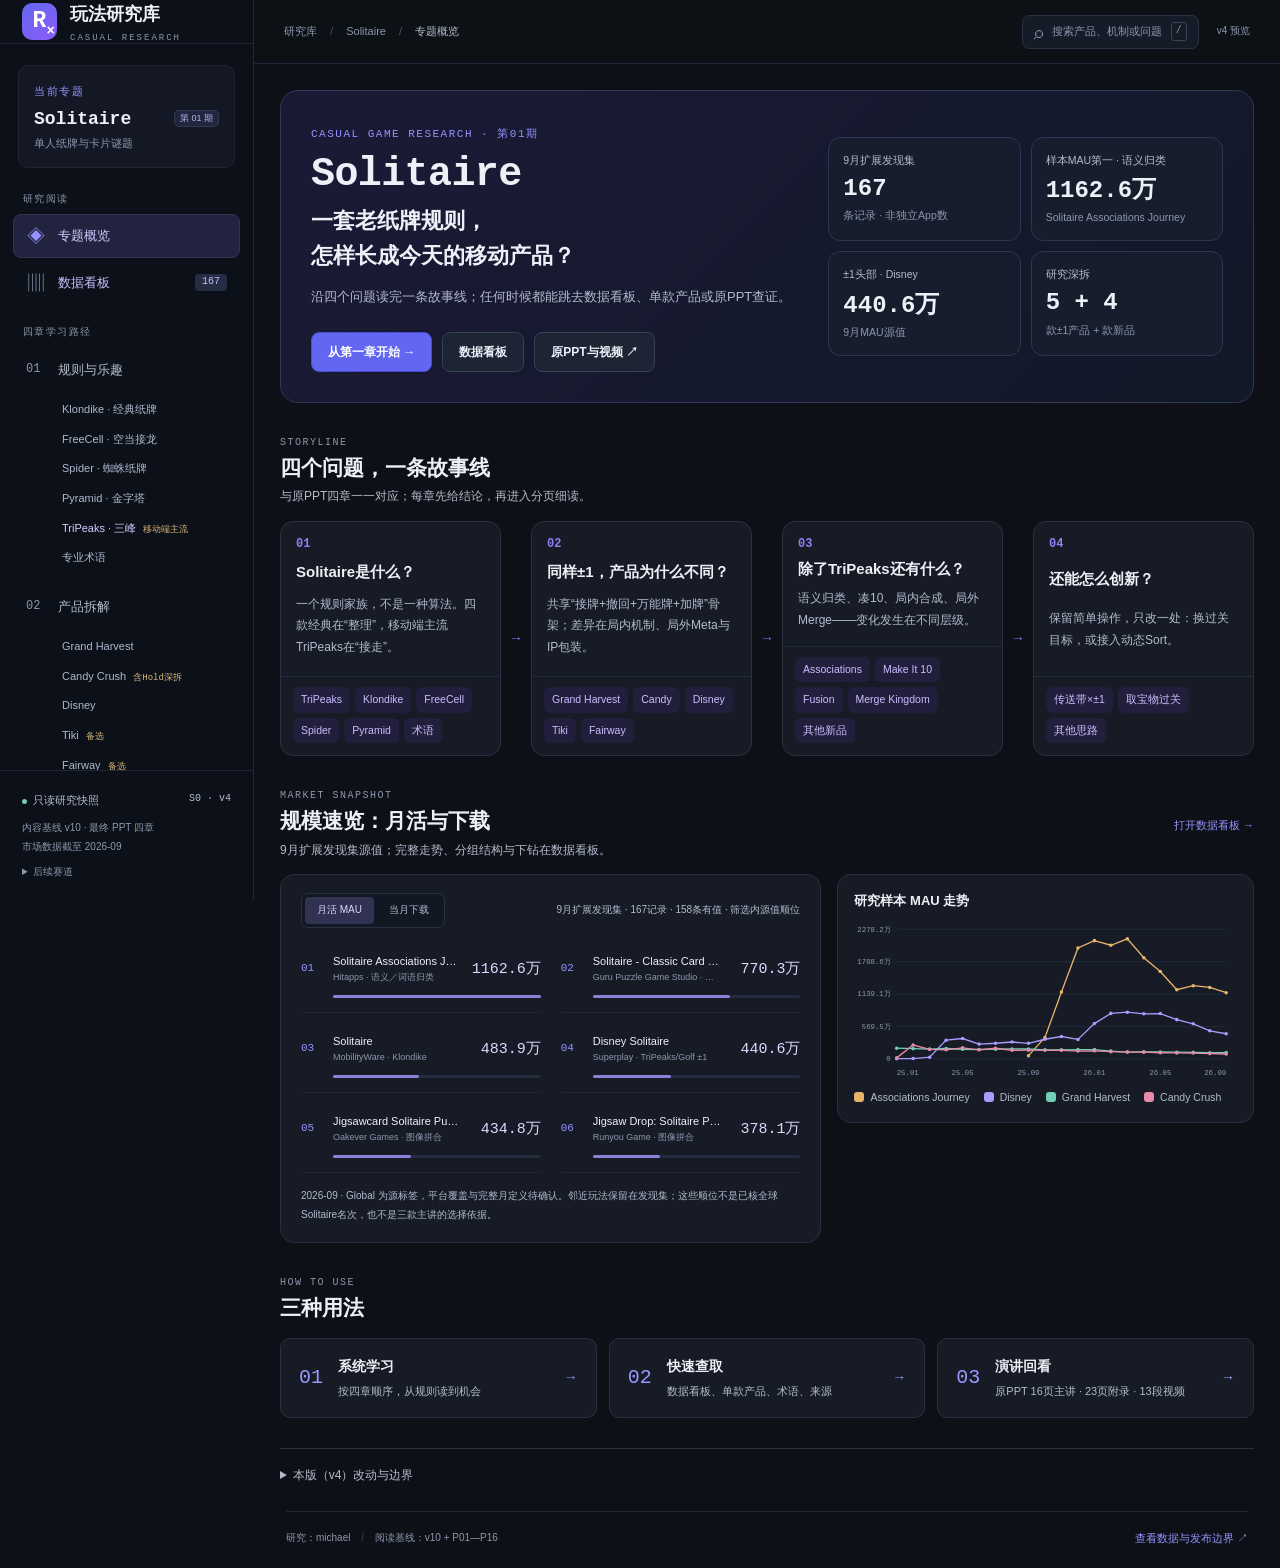
==== index.html @ a042a86f "Solitaire 休闲玩法研究库 v4" ====
<!DOCTYPE html>
<html lang="zh-CN">
<head>
<meta charset="UTF-8">
<meta name="viewport" content="width=device-width,initial-scale=1">
<meta name="color-scheme" content="dark">
<meta name="description" content="休闲玩法研究库：沿规则、产品、变化与机会理解Solitaire，按产品、指标和证据深查。S0本地只读快照。">
<title>休闲玩法研究库 · Solitaire</title>
<link rel="stylesheet" href="styles.css">
<link rel="stylesheet" href="visual.css">
<link rel="stylesheet" href="classic.css">
<link rel="stylesheet" href="deep.css">
<script defer src="data.js"></script>
<script defer src="content.js"></script>
<script defer src="visual.js"></script>
<script defer src="classic.js"></script>
<script defer src="dashboard.js"></script>
<script defer src="deep.js"></script>
<script defer src="games.js"></script>
<script defer src="ideas.js"></script>
<script defer src="newgames.js"></script>
<script defer src="app.js"></script>
</head>
<body>
<a class="skip-link" href="#main">跳至正文</a>
<div class="nav-mask" id="navMask"></div>
<aside class="sidebar" id="sidebar" aria-label="研究库导航">
 <a class="brand" href="#overview" aria-label="研究库首页"><span class="brand-symbol">R<span>×</span></span><span>玩法研究库<small>CASUAL RESEARCH</small></span></a>
 <div class="library-select"><span class="mono overline">当前专题</span><strong>Solitaire <span class="chip tiny">第 01 期</span></strong><small>单人纸牌与卡片谜题</small></div>
 <nav id="navigation">
  <p class="nav-heading">研究阅读</p>
  <a class="nav-link" data-route="overview" href="#overview"><span class="nav-icon">◈</span>专题概览</a>
  <a class="nav-link data-link" data-route="market" href="#market"><span class="nav-icon">▥</span>数据看板<span class="nav-count">167</span></a>
  <p class="nav-heading">四章学习路径</p>
  <a class="nav-link" data-route="rules" href="#rules"><span class="nav-number">01</span>规则与乐趣</a>
  <div class="classic-nav-sub"><a href="#classic/klondike" data-rule-nav="klondike">Klondike · 经典纸牌</a><a href="#classic/freecell" data-rule-nav="freecell">FreeCell · 空当接龙</a><a href="#classic/spider" data-rule-nav="spider">Spider · 蜘蛛纸牌</a><a href="#classic/pyramid" data-rule-nav="pyramid">Pyramid · 金字塔</a><a href="#classic/tripeaks" data-rule-nav="tripeaks" class="nav-new">TriPeaks · 三峰 <em>移动端主流</em></a><a href="#glossary" data-rule-nav="glossary">专业术语</a></div>
  <a class="nav-link" data-route="products" href="#products"><span class="nav-number">02</span>产品拆解</a>
  <div class="classic-nav-sub"><a href="#game/harvest" data-sub="game/harvest">Grand Harvest</a><a href="#game/candy" data-sub="game/candy">Candy Crush <em>含Hold深拆</em></a><a href="#game/disney" data-sub="game/disney">Disney</a><a href="#game/tiki" data-sub="game/tiki">Tiki <em>备选</em></a><a href="#game/fairway" data-sub="game/fairway">Fairway <em>备选</em></a><a href="#compare">同轴对比</a></div>
  <a class="nav-link" data-route="changes" href="#changes"><span class="nav-number">03</span>新品变化</a>
  <div class="classic-nav-sub"><a href="#new/associations" data-sub="new/associations">Associations Journey</a><a href="#new/makeit10" data-sub="new/makeit10">Make It 10</a><a href="#new/fusion" data-sub="new/fusion">Solitaire Fusion</a><a href="#new/mergekingdom" data-sub="new/mergekingdom">Merge Kingdom</a><a href="#new/others" data-sub="new/others">其他新品名单</a></div>
  <a class="nav-link" data-route="opportunities" href="#opportunities"><span class="nav-number">04</span>机会检验</a>
  <div class="classic-nav-sub"><a href="#idea/conveyor" data-sub="idea/conveyor">A · 传送带 × ±1</a><a href="#idea/treasure" data-sub="idea/treasure">B · 取宝物过关</a><a href="#idea/more" data-sub="idea/more">C · 其他思路</a></div>
  <p class="nav-heading">查证</p>
  <a class="nav-link" data-route="sources" href="#sources"><span class="nav-icon">≡</span>证据与版本</a>
  <a class="nav-link" href="presentation/index.html"><span class="nav-icon">▷</span>原PPT与视频<span class="nav-count">39</span></a>
 </nav>
 <div class="sidebar-bottom"><div><span class="status-dot"></span>只读研究快照 <span class="mono">S0 · v4</span></div><p>内容基线 v10 · 最终 PPT 四章<br>市场数据截至 2026-09</p><details class="future-topics"><summary>后续赛道</summary><span>Sort / Block / Merge / 三消</span><small>尚未导入；不显示占位报告</small></details></div>
</aside>
<div class="workspace">
<header class="topbar">
 <div class="topbar-left"><button class="icon-btn menu-toggle" id="menuToggle" aria-label="打开导航" aria-expanded="false">☰</button><span class="breadcrumb">研究库 <span>/</span> Solitaire <span>/</span> <b id="breadcrumbPage">专题概览</b></span></div>
 <div class="topbar-right"><button class="search-trigger" id="openSearch"><span>⌕</span> 搜索产品、机制或问题 <kbd>/</kbd></button><span class="version-tag">v4 预览</span></div>
</header>
<main id="main" tabindex="-1" class="page"></main>
<footer class="footer"><span>研究：michael <span class="divider">/</span> 阅读基线：v10 + P01—P16</span><button class="text-button" id="footerBoundary">查看数据与发布边界 ↗</button></footer>
</div>
<dialog id="searchDialog" class="search-dialog" aria-labelledby="searchTitle"><div class="dialog-head"><h2 id="searchTitle">在本期研究中搜索</h2><button class="icon-btn" data-close="searchDialog" aria-label="关闭搜索">×</button></div><label class="global-search"><span>⌕</span><input id="globalSearch" type="search" placeholder="试试 Hold、Fairway、语义归类、局外合成…" autocomplete="off" aria-label="搜索研究内容"></label><div id="searchResults" class="search-results"></div><p class="help">搜索当前快照内的产品、学习单元与来源；不搜索未导入的原始附件。</p></dialog>
<dialog id="detailDialog" class="detail-dialog" aria-labelledby="detailTitle"><div class="dialog-head"><h2 id="detailTitle"></h2><button class="icon-btn" data-close="detailDialog" aria-label="关闭详情">×</button></div><div id="detailBody" class="detail-body"></div></dialog>
<div id="toast" role="status" class="toast"></div>
<noscript><p>此研究库需要启用 JavaScript 才能使用筛选、排序与分层阅读。</p></noscript>
</body>
</html>
---- styles.css ----
:root{--bg:#0d1117;--sidebar:#0c1018;--card:#161b26;--card-hover:#1b2231;--line:#2a3042;--line-soft:#202637;--text:#e8eaf0;--secondary:#a2a9bd;--muted:#757f98;--accent:#9692ff;--purple:#6366f1;--purple-soft:#222440;--gold:#e3bd7f;--teal:#76c6b9;--rose:#e5a0b7;--radius:14px;--mono:"IBM Plex Mono","Consolas",monospace;--sans:"Microsoft YaHei","PingFang SC",sans-serif}
*{box-sizing:border-box}html{scroll-behavior:smooth}body{margin:0;background:var(--bg);color:var(--text);font:14px/1.65 var(--sans)}a{color:inherit;text-decoration:none}button,input,select{font:inherit}button{cursor:pointer}button:disabled{cursor:not-allowed;opacity:.42}button,a,input,select,summary{outline-offset:4px}button:focus-visible,a:focus-visible,input:focus-visible,select:focus-visible,summary:focus-visible{outline:2px solid var(--accent)}button{color:var(--text)}input,select{color:var(--text);background:#111725;border:1px solid var(--line);border-radius:8px;padding:9px 11px;min-width:0}select{color-scheme:dark}input::placeholder{color:var(--muted)}h1,h2,h3,h4,p{margin:0}h1{font-size:30px;line-height:1.4;letter-spacing:-.6px}h2{font-size:19px;line-height:1.5}h3{font-size:16px;line-height:1.5}h4{font-size:14px}small{font-size:11px}.mono,.overline,.nav-number,.nav-count,.number,kbd{font-family:var(--mono)}.overline{font-size:11px;letter-spacing:1.5px;color:var(--accent)}.muted{color:var(--muted)}.secondary{color:var(--secondary)}.skip-link{position:fixed;top:-80px;left:280px;padding:12px;background:var(--purple);z-index:100}.skip-link:focus{top:10px}.sidebar{width:254px;background:var(--sidebar);border-right:1px solid var(--line-soft);height:100dvh;position:fixed;left:0;top:0;display:flex;flex-direction:column;z-index:40}.brand{height:77px;display:flex;align-items:center;gap:13px;padding:0 22px;border-bottom:1px solid var(--line-soft);font-size:18px;font-weight:700}.brand small{display:block;font:9px var(--mono);letter-spacing:2px;color:var(--muted);margin-top:3px}.brand-symbol{width:35px;height:37px;border-radius:10px;display:grid;place-items:center;background:linear-gradient(140deg,#6366f1,#8b5cf6);font:700 23px var(--mono);position:relative;color:white}.brand-symbol span{font-size:14px;position:absolute;right:2px;bottom:1px}.library-select{margin:21px 18px 3px;padding:13px 15px;background:#131824;border:1px solid var(--line-soft);border-radius:10px}.library-select strong{display:flex;align-items:center;justify-content:space-between;font:600 18px var(--mono);margin:7px 0 2px}.library-select small{color:var(--muted)}.sidebar nav{padding:0 13px;overflow-y:auto}.nav-heading{margin:20px 10px 7px;color:var(--muted);font-size:10px;letter-spacing:1.4px}.nav-link{display:flex;align-items:center;gap:12px;padding:10px 12px;margin:3px 0;color:var(--secondary);font-size:13px;border:1px solid transparent;border-radius:8px;transition:.15s}.nav-link:hover{background:#151b2a;color:var(--text)}.nav-link.active{color:#cfccff;background:#22233e;border-color:#333354}.nav-icon{font-size:18px;line-height:18px;width:20px;text-align:center;color:var(--muted)}.nav-number{font-size:12px;color:var(--muted);width:20px}.active .nav-icon,.active .nav-number{color:var(--accent)}.nav-count{margin-left:auto;font-size:10px;background:#252d45;padding:0 7px;border-radius:4px}.data-link{color:#c3c0ff}.sidebar-bottom{margin-top:auto;padding:20px 22px;border-top:1px solid var(--line-soft);font-size:11px;color:var(--secondary)}.sidebar-bottom p{font-size:10px;line-height:1.9;color:var(--muted);margin:8px 0}.sidebar-bottom .mono{font-size:10px;float:right}.status-dot{display:inline-block;background:var(--teal);width:5px;height:5px;margin-right:6px;border-radius:50%}.future-topics summary{cursor:pointer;color:var(--muted);font-size:10px}.future-topics span,.future-topics small{display:block;font-size:10px;margin-top:5px}.workspace{margin-left:254px}.topbar{height:64px;border-bottom:1px solid var(--line-soft);display:flex;align-items:center;justify-content:space-between;gap:16px;padding:0 30px;position:sticky;top:0;background:rgba(13,17,23,.94);backdrop-filter:blur(16px);z-index:30}.topbar-left,.topbar-right{display:flex;align-items:center;gap:18px;min-width:0}.breadcrumb{font-size:11px;white-space:nowrap;color:var(--muted)}.breadcrumb span{padding:0 10px;color:#46516c}.breadcrumb b{font-weight:400;color:var(--secondary)}.search-trigger{background:#151b27;border:1px solid var(--line);border-radius:7px;color:var(--muted);font-size:11px;padding:6px 11px;display:flex;align-items:center;gap:9px}.search-trigger>span{font-size:18px;line-height:20px}kbd{border:1px solid #3a4257;padding:0 4px;border-radius:3px;font-size:10px}.version-tag{font-size:10px;color:var(--muted);white-space:nowrap}.icon-btn{background:transparent;border:1px solid var(--line);border-radius:7px;width:31px;height:31px;display:grid;place-items:center;font-size:20px;line-height:1}.menu-toggle{display:none}.page{padding:30px 32px 25px;max-width:1580px;margin:0 auto;min-height:calc(100dvh - 125px)}#main:focus{outline:none}.page-heading{display:flex;align-items:flex-end;justify-content:space-between;gap:20px;margin-bottom:25px}.page-heading p{color:var(--secondary);margin-top:9px;max-width:800px;font-size:13px}.page-heading .overline{display:block;margin-bottom:7px}.chip{display:inline-flex;align-items:center;white-space:nowrap;background:#202640;color:#b7b7e9;border:1px solid #333951;font-size:10px;padding:2px 8px;border-radius:5px;line-height:1.5;font-weight:400}.chip.tiny{font:9px var(--sans);padding:1px 5px}.chip.gold{background:#2b241d;color:var(--gold);border-color:#514031}.chip.teal{background:#172b2b;color:var(--teal);border-color:#254440}.chip.rose{background:#2c1f2b;color:var(--rose);border-color:#4b334a}.chip.neutral{background:#1b2231;color:var(--secondary);border-color:var(--line)}.chip-row{display:flex;flex-wrap:wrap;gap:6px}.btn{display:inline-flex;align-items:center;justify-content:center;gap:9px;padding:10px 16px;border:1px solid #4c4bd0;background:#6366f1;border-radius:8px;font-size:12px;color:white;font-weight:600;line-height:1.5}.btn.secondary{background:#1d2434;color:var(--text);border-color:#36405b}.btn.small{font-size:11px;padding:7px 12px}.text-button{border:none;background:none;color:var(--accent);font-size:11px;padding:0}.section{margin-top:26px}.section-heading{display:flex;justify-content:space-between;align-items:center;gap:15px;margin-bottom:14px}.section-heading .label{display:block;font:10px var(--mono);letter-spacing:1.5px;color:var(--muted);margin-bottom:4px}.section-heading p{font-size:11px;color:var(--secondary);margin-top:4px}.hero{position:relative;overflow:hidden;display:grid;grid-template-columns:1.7fr 1fr;gap:20px;border:1px solid #33314f;border-radius:16px;background:linear-gradient(110deg,#1b1e34 0%,#171c2a 70%);padding:30px 32px}.hero h1{font:600 46px/1.15 var(--mono);letter-spacing:-2px;margin:10px 0}.hero h2{font-size:18px;font-weight:500;max-width:580px;margin:12px 0}.hero .hero-copy{position:relative;z-index:2}.hero .hero-description{max-width:590px;color:var(--secondary);font-size:12px;line-height:1.9}.hero-actions{margin-top:23px;display:flex;flex-wrap:wrap;gap:10px}.hero-foot{color:var(--muted);font-size:10px;margin-top:16px}.hero-visual{position:relative;min-height:230px;display:flex;align-items:center;justify-content:center}.hero-visual::before{content:"";position:absolute;border:1px solid #303450;border-radius:50%;width:240px;height:240px}.hero-visual::after{content:"";position:absolute;border:1px dashed #303450;border-radius:50%;width:295px;height:295px}.playing-card{width:94px;height:140px;border-radius:10px;background:#eae6ef;border:1px solid #aaa5be;box-shadow:0 9px 30px #0005;position:absolute;display:flex;flex-direction:column;justify-content:space-between;padding:9px;color:#252c48;z-index:2}.playing-card .value{font:600 23px var(--mono);line-height:1.3}.playing-card .suit{font-size:41px;align-self:center}.playing-card .bottom{align-self:flex-end;font-size:15px}.playing-card.card-one{transform:translateX(-60px) rotate(-16deg);background:#e0d9ed}.playing-card.card-two{transform:translateY(-13px) rotate(-2deg);background:#f0edf5;color:#7154b0;z-index:3}.playing-card.card-three{transform:translateX(64px) rotate(15deg);background:#e6e1f0;z-index:4}.hero-visual .visual-label{position:absolute;bottom:0;color:var(--muted);font:9px var(--mono);letter-spacing:1px;z-index:4}.quick-guide{margin-top:14px;display:grid;grid-template-columns:repeat(3,1fr);background:#141a26;border:1px solid var(--line-soft);border-radius:10px;padding:14px 18px;gap:20px}.quick-guide b{display:block;font-size:11px;margin-bottom:3px;font-weight:500}.quick-guide p{font-size:10px;color:var(--muted)}.quick-guide .step-num{font:10px var(--mono);color:var(--accent);margin-right:7px}.chapter-grid{display:grid;grid-template-columns:repeat(4,1fr);gap:12px}.chapter-tile{border:1px solid var(--line);border-radius:12px;background:var(--card);padding:17px;position:relative;transition:.2s;min-height:167px;display:flex;flex-direction:column}.chapter-tile:hover{background:var(--card-hover);border-color:#605c8c;transform:translateY(-2px)}.chapter-tile .chapter-no{font:11px var(--mono);color:var(--accent);margin-bottom:12px}.chapter-tile h3{font-size:14px}.chapter-tile p{color:var(--secondary);font-size:11px;line-height:1.9;margin-top:8px}.chapter-tile .tile-footer{font-size:10px;color:var(--muted);margin-top:auto;padding-top:16px;display:flex;justify-content:space-between}.leader-layout{border:1px solid var(--line);border-radius:14px;background:var(--card);padding:18px 20px}.leader-toolbar{display:flex;align-items:center;justify-content:space-between;gap:10px;flex-wrap:wrap;margin-bottom:15px}.segmented{display:flex;border:1px solid var(--line);border-radius:7px;background:#111723;padding:3px;gap:3px}.segmented button{font-size:10px;background:none;border:none;border-radius:4px;color:var(--secondary);padding:5px 12px}.segmented button.active{color:#d8d5ff;background:#313252}.scope-note{font-size:10px;color:var(--muted)}.leader-grid{display:grid;grid-template-columns:repeat(3,1fr);gap:10px 20px}.leader-item{border:0;border-bottom:1px solid var(--line-soft);background:none;text-align:left;padding:9px 0 14px;display:grid;grid-template-columns:23px 1fr 70px;gap:9px;align-items:center;min-width:0}.leader-item>span{min-width:0}.leader-item .rank{font:11px var(--mono);color:var(--accent)}.leader-item strong{display:block;font-size:11px;font-weight:500;white-space:nowrap;overflow:hidden;text-overflow:ellipsis}.leader-item small{display:block;font-size:9px;color:var(--muted);white-space:nowrap;overflow:hidden;text-overflow:ellipsis}.leader-item .leader-value{text-align:right;font:500 15px var(--mono);color:#ddd9ff}.leader-bar{grid-column:2/4;background:#252a3c;height:3px;border-radius:2px;margin-top:1px}.leader-bar span{display:block;height:100%;background:#8a81d8;border-radius:2px}.leader-foot{font-size:10px;color:var(--muted);line-height:1.9;margin-top:13px}.split-grid>*{min-width:0}.split-grid{display:grid;grid-template-columns:1.1fr 1fr;gap:14px}.feature-card{padding:22px;border:1px solid var(--line);border-radius:var(--radius);background:var(--card)}.feature-card h3{margin:7px 0 9px}.feature-card p{color:var(--secondary);font-size:12px;line-height:1.9}.feature-card .text-button{display:inline-block;margin-top:17px}.mini-hold{display:flex;align-items:center;gap:9px;margin:16px 0;color:var(--muted);font:11px var(--mono)}.mini-card{height:50px;width:37px;border-radius:5px;border:1px solid #afa5c4;background:#e6e1ef;color:#37304e;display:grid;place-items:center;font:600 21px var(--mono)}.mini-card.hold{background:#282340;color:#cbc0ff;border:1px dashed #7669ac}.notice{border:1px solid #45402f;background:#211f1a;border-radius:9px;padding:10px 14px;color:#c6b58f;font-size:11px;line-height:1.9;margin-bottom:18px}.notice.purple{background:#1b1e31;border-color:#363753;color:#bcb9da}.notice a{color:var(--accent)}.stat-strip{display:grid;grid-template-columns:repeat(4,1fr);gap:12px;margin-bottom:17px}.stat-card{background:var(--card);border:1px solid var(--line-soft);border-radius:10px;padding:14px 17px}.stat-card .number{font-size:23px;color:#ddd9ff;line-height:1.4}.stat-card .stat-label{font-size:10px;color:var(--secondary);margin-top:3px}.stat-card small{color:var(--muted);font-size:9px}.table-panel{border:1px solid var(--line);border-radius:12px;overflow:hidden;background:var(--card)}.filters{display:flex;gap:10px;flex-wrap:wrap;padding:16px 17px;border-bottom:1px solid var(--line-soft);background:#151b27}.filter-control{display:flex;flex-direction:column;gap:5px;min-width:125px}.filter-control label{font-size:9px;color:var(--muted)}.filter-control input,.filter-control select{font-size:11px;padding:8px 10px;height:35px}.filter-control.wide{flex:1;min-width:190px}.filters .reset{align-self:flex-end;height:35px}.table-meta{padding:11px 17px;border-bottom:1px solid var(--line-soft);font-size:10px;color:var(--secondary);display:flex;align-items:center;justify-content:space-between;gap:10px}.table-scroll{overflow:auto}table{width:100%;border-collapse:collapse;font-size:11px;text-align:left}th{background:#171e2e;color:var(--secondary);font-size:10px;font-weight:500;white-space:nowrap}th,td{padding:12px 14px;border-bottom:1px solid var(--line-soft);vertical-align:middle}td.numeric,th.numeric{text-align:right;font-family:var(--mono);white-space:nowrap}td.numeric{font-size:12px}td .cell-name{border:none;background:none;padding:0;font-size:11px;color:var(--text);text-align:left;font-weight:600;display:block}.cell-name:hover{color:var(--accent)}.cell-publisher{font-size:9px;color:var(--muted);margin-top:3px}.cell-tags{margin-top:4px}.cell-tags .chip{font-size:8px;padding:0 4px}.table-panel th button{border:0;background:none;color:inherit;padding:0;font:inherit}.table-panel tr:hover td{background:#1b2231}.table-panel td.branch{max-width:180px;font-size:10px;color:var(--secondary)}.table-panel td.coverage{font-size:9px;color:var(--muted);white-space:nowrap}.table-panel td:first-child{font:11px var(--mono);color:var(--accent);width:65px}.table-panel td:nth-child(2){min-width:255px}.pagination{display:flex;align-items:center;justify-content:space-between;gap:10px;padding:12px 17px;color:var(--secondary);font-size:10px}.pagination-controls{display:flex;gap:8px;align-items:center}.empty-state{padding:45px;text-align:center;color:var(--muted);font-size:12px}.extra-research{margin-top:16px}.extra-research summary{cursor:pointer;color:var(--secondary);font-size:12px}.extra-list{display:grid;grid-template-columns:repeat(2,1fr);gap:10px;margin-top:14px}.extra-list article{border:1px solid var(--line);padding:13px;border-radius:8px;font-size:11px;background:var(--card)}.extra-list p{color:var(--muted);font-size:10px;margin-top:6px}.extra-list a{font-size:10px;color:var(--accent)}.coverage-chart{display:flex;gap:20px;flex-wrap:wrap;font-size:10px;color:var(--secondary);margin-bottom:16px}.coverage-chart b{font-family:var(--mono);font-size:13px;color:var(--text);margin-right:5px}.chapter-intro{padding:23px 25px;border:1px solid #363553;border-left:3px solid var(--purple);background:#191d2e;border-radius:0 12px 12px 0;margin-bottom:22px}.chapter-intro p{color:var(--secondary);font-size:12px;line-height:1.9;margin-top:8px}.unit-grid{display:grid;grid-template-columns:repeat(2,1fr);gap:15px;align-items:start}.unit-card{border:1px solid var(--line);background:var(--card);border-radius:12px;padding:20px;scroll-margin-top:90px}.unit-card h3{margin:11px 0 8px;font-size:15px}.unit-summary{font-size:12px;color:var(--secondary);line-height:1.9}.unit-card ul{padding:0;list-style:none;margin:13px 0}.unit-card li{font-size:11px;padding:5px 0 5px 13px;color:var(--secondary);position:relative}.unit-card li:before{content:"";position:absolute;left:0;top:14px;width:3px;height:3px;background:#7775ab;border-radius:1px}.unit-card details,.reading-details{border-top:1px solid var(--line);margin-top:14px;padding-top:12px}.unit-card summary,.reading-details summary{cursor:pointer;color:var(--accent);font-size:11px}.unit-card .expanded-copy{font-size:11px;color:var(--secondary);line-height:1.95}.expanded-copy p{margin-top:12px}.tradeoffs{display:grid;grid-template-columns:1fr 1fr;gap:10px;margin-top:15px}.tradeoff{padding:12px;border:1px solid var(--line-soft);background:#131a26;border-radius:7px;font-size:10px;color:var(--secondary)}.tradeoff strong{display:block;color:var(--teal);font-size:10px;margin-bottom:5px}.tradeoff.cost strong{color:var(--gold)}.falsify{border-left:2px solid #8a749f;padding:4px 0 4px 12px;color:var(--secondary);font-size:10px;margin-top:13px}.falsify b{color:#c1acce;display:block;margin-bottom:3px}.ref-row{display:flex;align-items:center;gap:6px;flex-wrap:wrap;margin-top:14px;font-size:9px;color:var(--muted)}.ref-button{background:#20283b;color:#afacd9;border:1px solid #333a50;border-radius:4px;font:9px var(--mono);padding:1px 5px}.ref-button:hover{border-color:var(--accent)}.chapter-end{margin-top:24px;padding:19px 22px;border:1px solid var(--line);border-radius:10px;display:flex;align-items:center;justify-content:space-between;gap:20px;background:#141b27}.chapter-end p{font-size:11px;color:var(--secondary);margin-top:5px}.profile-grid{display:grid;grid-template-columns:repeat(3,1fr);gap:13px;margin:16px 0 22px}.profile-card{border:1px solid var(--line);border-radius:12px;padding:19px;background:var(--card);display:flex;flex-direction:column}.profile-card h3{font-size:14px;margin:10px 0 8px}.profile-card p{font-size:11px;color:var(--secondary);line-height:1.9}.profile-card .profile-footer{margin-top:auto;padding-top:16px;display:flex;align-items:center;justify-content:space-between}.product-mark{width:34px;height:34px;border-radius:9px;background:#2a2743;color:#cbc2ef;display:grid;place-items:center;font:600 16px var(--mono)}.product-mark.harvest{background:#293526;color:#c3d5a8}.product-mark.disney{background:#293145;color:#bad2e9}.product-mark.tiki{background:#343022;color:#dfcca1}.product-mark.fairway{background:#223536;color:#a8d1cc}.showcase-grid{display:grid;grid-template-columns:1.15fr 1fr;gap:16px;margin-top:15px}.demo-panel{border:1px solid #3c3858;border-radius:14px;overflow:hidden;background:#171b2b}.demo-panel-head{padding:15px 20px;border-bottom:1px solid var(--line);display:flex;justify-content:space-between;align-items:center}.demo-panel-head h3{font-size:13px}.hold-scene{padding:23px 22px 20px;min-height:258px;display:flex;flex-direction:column;justify-content:space-between;background:radial-gradient(ellipse at top,#232940,#151a29 80%)}.board-area{display:flex;align-items:center;justify-content:center;gap:13px}.board-label{font-size:9px;color:var(--muted);margin-bottom:11px;text-align:center;letter-spacing:1px}.demo-card{position:relative;width:68px;height:88px;background:#eae5ef;color:#4b3c63;border:1px solid #b6a7c6;border-radius:8px;display:grid;place-items:center;font:600 29px var(--mono);box-shadow:0 4px 14px #0004}.demo-card:after{content:"";width:4px;height:4px;border:1px solid #7d6691;position:absolute;bottom:8px;right:8px;transform:rotate(45deg)}.demo-card.blocked{opacity:.42}.demo-card.legal{border:2px solid #bbaaff;box-shadow:0 0 0 3px #65509440}.demo-card.played{background:#313049;color:#9993b3;border:1px dashed #595371;box-shadow:none}.baseline-area{display:flex;justify-content:center;gap:50px;margin-top:22px}.baseline-group{text-align:center;font-size:9px;color:var(--secondary);position:relative}.baseline-group .demo-card{margin-bottom:7px}.demo-card.slot{border:1px dashed #8c7aad;background:#252039;color:#a898c4;font:10px var(--mono)}.demo-caption{padding:13px 20px;background:#1e2033;border-top:1px solid var(--line);font-size:11px;color:#cac4e2;min-height:70px}.demo-controls{display:flex;justify-content:space-between;align-items:center;gap:12px;padding:12px 20px;border-top:1px solid var(--line);color:var(--muted);font:10px var(--mono)}.step-dots{display:flex;gap:6px}.step-dots span{display:block;width:5px;height:5px;background:#41455e;border-radius:50%}.step-dots .active{background:var(--accent)}.hold-analysis{display:flex;flex-direction:column;gap:12px}.hold-analysis .feature-card{padding:19px}.hold-analysis .feature-card h3{font-size:13px}.hold-analysis .feature-card p{font-size:11px}.evidence-figure{margin:15px 0 0;border:1px solid var(--line);border-radius:10px;background:#101522;overflow:hidden}.evidence-figure img{display:block;width:100%;height:auto;max-height:420px;object-fit:contain;background:#0d121d}.evidence-figure figcaption{padding:11px 15px;font-size:10px;line-height:1.9;color:var(--secondary)}.resource-flow{display:flex;gap:9px;flex-wrap:wrap;align-items:center;margin:15px 0;font-size:11px}.flow-node{background:#222941;border:1px solid #393e5c;border-radius:7px;padding:8px 11px}.flow-arrow{color:var(--muted)}.compare-table{min-width:830px}.compare-table th,.compare-table td{width:27%;font-size:11px;line-height:1.95;padding:16px;vertical-align:top}.compare-table th:first-child,.compare-table td:first-child{width:19%;font-size:10px;color:var(--secondary);min-width:150px}.compare-table th{font-weight:600;font-size:12px}.compare-table td{color:var(--secondary)}.compare-table td:first-child{font-family:var(--sans)}.compare-summary{display:grid;grid-template-columns:repeat(3,1fr);gap:12px;margin-bottom:20px}.compare-summary article{padding:17px 19px;background:var(--card);border:1px solid var(--line);border-top:2px solid var(--accent);border-radius:10px}.compare-summary article:first-child{border-top-color:#a5bf85}.compare-summary article:last-child{border-top-color:#88a8d2}.compare-summary h3{font-size:13px}.compare-summary p{font-size:11px;color:var(--secondary);margin-top:9px}.source-list{display:grid;grid-template-columns:repeat(2,1fr);gap:12px}.source-card{background:var(--card);border:1px solid var(--line);border-radius:10px;padding:17px}.source-card h3{font-size:12px;margin:7px 0}.source-card p{font-size:10px;color:var(--secondary);line-height:1.9}.source-card a{display:inline-block;color:var(--accent);font-size:10px;margin-top:12px}.local-sources{display:grid;grid-template-columns:repeat(3,1fr);gap:12px;margin-bottom:22px}.local-sources article{background:#151b29;border:1px solid var(--line);border-radius:10px;padding:17px}.local-sources strong{font-size:12px}.local-sources p{font-size:10px;color:var(--muted);margin:7px 0 12px}.data-contract{background:var(--card);border:1px solid var(--line);border-radius:12px;padding:21px;margin-bottom:20px}.data-contract li{font-size:11px;color:var(--secondary);margin:6px 0}.model-grid{display:grid;grid-template-columns:repeat(3,1fr);gap:10px;margin:17px 0}.model-grid article{border:1px solid var(--line);border-radius:8px;padding:13px;background:#131a26}.model-grid strong{font-size:11px}.model-grid p{font-size:10px;color:var(--muted);margin-top:5px}.footer{border-top:1px solid var(--line-soft);margin:0 32px;padding:17px 0 20px;display:flex;justify-content:space-between;align-items:center;gap:15px;font-size:10px;color:var(--muted)}.divider{color:#3d4458;padding:0 8px}dialog{color:var(--text);background:#151b28;border:1px solid #3c445b;border-radius:14px;padding:0;box-shadow:0 30px 100px #0009;max-height:88dvh;overflow:auto}dialog::backdrop{background:rgba(4,7,14,.78);backdrop-filter:blur(5px)}.search-dialog{width:680px;max-width:calc(100vw - 24px)}.dialog-head{position:sticky;top:0;z-index:2;background:#171e2b;border-bottom:1px solid var(--line);display:flex;align-items:center;justify-content:space-between;gap:15px;padding:16px 22px}.dialog-head h2{font-size:16px}.global-search{margin:20px;display:flex;align-items:center;gap:10px;color:var(--muted)}.global-search input{flex:1;background:#111827;font-size:13px}.global-search>span{font-size:24px}.search-results{padding:0 20px;max-height:53dvh;overflow:auto}.search-result{width:100%;display:block;text-align:left;padding:12px 13px;border:1px solid var(--line-soft);background:#1b2231;border-radius:7px;margin-bottom:8px}.search-result strong{font-size:12px;display:block;color:var(--text)}.search-result small{font-size:10px;color:var(--muted);display:block;margin-top:4px}.help{padding:14px 20px;font-size:10px;color:var(--muted)}.detail-dialog{width:900px;max-width:calc(100vw - 24px)}.detail-body{padding:23px}.detail-body p{font-size:12px;color:var(--secondary);line-height:1.9;margin:10px 0}.detail-body h3{margin:23px 0 10px;font-size:14px}.detail-body h3:first-child{margin-top:0}.detail-body ul{padding-left:17px;font-size:11px;color:var(--secondary)}.detail-body li{margin:7px 0}.detail-body .stat-strip{grid-template-columns:1fr 1fr;margin-top:18px}.kv-grid{display:grid;grid-template-columns:1fr 1fr;gap:10px;background:#111826;border:1px solid var(--line);border-radius:9px;padding:15px;font-size:11px}.kv-grid dt{color:var(--muted);font-size:10px}.kv-grid dd{margin:3px 0 0;color:var(--secondary);overflow-wrap:anywhere}.mini-trend{border:1px solid var(--line);border-radius:9px;padding:14px;background:#101623}.mini-trend svg{display:block;width:100%;height:auto}.month-table{font-size:10px;min-width:540px}.month-table th,.month-table td{padding:10px 12px}.source-link{display:block;color:var(--accent);font-size:11px;overflow-wrap:anywhere;margin:8px 0}.toast{position:fixed;bottom:25px;left:50%;transform:translate(-50%,15px);background:#33314c;border:1px solid #61557e;color:#e1daf4;font-size:12px;border-radius:8px;padding:10px 20px;z-index:100;opacity:0;pointer-events:none;transition:.2s}.toast.visible{opacity:1;transform:translate(-50%,0)}.nav-mask{display:none}
@media(min-width:1450px){.hero{padding:35px 40px}.hero h1{font-size:52px}.leader-grid{grid-template-columns:repeat(3,1fr)}.chapter-tile{padding:22px}.page{padding-left:40px;padding-right:40px}}
@media(max-width:1180px){.sidebar{width:230px}.workspace{margin-left:230px}.brand{padding:0 18px;font-size:16px}.page{padding:24px}.topbar{padding:0 24px}.chapter-grid{grid-template-columns:repeat(2,1fr)}.hero h1{font-size:39px}.hero{padding:27px}.hero-visual:after{width:230px;height:230px}.hero-visual:before{width:180px;height:180px}.playing-card{width:77px;height:120px}.playing-card.card-one{transform:translateX(-47px) rotate(-16deg)}.playing-card.card-three{transform:translateX(47px) rotate(15deg)}.leader-grid{grid-template-columns:repeat(2,1fr)}.profile-grid{grid-template-columns:repeat(2,1fr)}.search-trigger{font-size:10px}.version-tag{display:none}.breadcrumb span{padding:0 7px}}
@media(max-width:900px){.sidebar{transform:translateX(-100%);width:254px;transition:transform .2s}.sidebar.open{transform:translateX(0)}.nav-mask.visible{display:block;position:fixed;inset:0;background:#0008;z-index:35}.workspace{margin-left:0}.menu-toggle{display:grid}.topbar{padding:0 20px}.page{padding:24px 20px}.topbar-left{gap:11px}.hero-visual{min-height:210px}.source-list{grid-template-columns:1fr}.footer{margin:0 20px}.local-sources{grid-template-columns:1fr 1fr}}
@media(max-width:620px){body{font-size:13px}.topbar{height:58px;padding:0 14px}.breadcrumb{font-size:10px}.breadcrumb>span{padding:0 5px}.topbar-right{gap:0}.search-trigger{width:31px;height:31px;font-size:0;padding:0;justify-content:center;background:none}.search-trigger span{font-size:23px}.search-trigger kbd{display:none}.page{padding:20px 14px;min-height:calc(100dvh - 120px)}h1{font-size:23px}.page-heading{align-items:flex-start;flex-direction:column;gap:13px;margin-bottom:18px}.page-heading p{font-size:11px;line-height:1.9}.hero{display:block;padding:24px 21px}.hero h1{font-size:37px;margin:10px 0}.hero h2{font-size:16px;max-width:300px}.hero .hero-description{font-size:11px}.hero-visual{display:none}.hero-actions{gap:9px;margin-top:20px}.hero-actions .btn{font-size:11px;padding:9px 12px}.hero-foot{font-size:9px}.quick-guide{padding:12px 13px;gap:12px;grid-template-columns:1fr}.quick-guide>div{display:flex;align-items:baseline;gap:12px}.quick-guide b{white-space:nowrap;font-size:10px;margin:0}.quick-guide p{font-size:9px}.section{margin-top:23px}.section-heading h2{font-size:16px}.section-heading p{font-size:10px}.chapter-grid{gap:9px}.chapter-tile{padding:14px;min-height:175px}.chapter-tile h3{font-size:13px}.chapter-tile p{font-size:10px}.chapter-tile .tile-footer{font-size:9px;padding-top:12px}.leader-layout{padding:15px}.leader-grid{grid-template-columns:1fr;gap:0}.leader-item{padding:11px 0;grid-template-columns:20px 1fr 74px}.leader-item strong{font-size:11px}.leader-item small{font-size:9px}.leader-toolbar{margin-bottom:5px}.scope-note{font-size:9px}.leader-foot{font-size:9px}.split-grid,.unit-grid,.showcase-grid{grid-template-columns:1fr}.feature-card{padding:18px}.feature-card p{font-size:11px}.mini-hold{gap:7px}.mini-hold .mini-card{width:31px;height:46px;flex-shrink:0}.notice{font-size:10px;padding:10px 12px}.stat-strip{grid-template-columns:repeat(2,1fr);gap:9px}.stat-card{padding:11px 13px}.stat-card .number{font-size:20px}.stat-card .stat-label{font-size:9px}.stat-card small{font-size:8px}.filters{padding:13px;gap:9px}.filter-control{min-width:calc(50% - 7px);flex:1}.filter-control.wide{min-width:100%}.filter-control input,.filter-control select{max-width:100%;font-size:10px}.filter-control label{font-size:9px}.filters .reset{font-size:10px}.table-meta{padding:10px 13px;flex-wrap:wrap;font-size:9px}.table-panel table{min-width:870px}.table-scroll{scrollbar-width:thin}.table-panel td:nth-child(2),.table-panel th:nth-child(2){position:sticky;left:0;background:#161b26;z-index:1;min-width:200px;max-width:235px}.table-panel tr:hover td:nth-child(2){background:#1b2231}.table-panel th:nth-child(2){background:#171e2e}.table-panel td:first-child{width:50px}.pagination{font-size:9px;padding:12px 13px}.extra-list{grid-template-columns:1fr}.chapter-intro{padding:18px}.chapter-intro h2{font-size:15px}.chapter-intro p{font-size:11px}.unit-card{padding:17px}.unit-card h3{font-size:14px}.unit-summary{font-size:11px}.unit-card li{font-size:10px}.unit-card .expanded-copy{font-size:10px}.tradeoffs{grid-template-columns:1fr}.chapter-end{padding:16px;flex-direction:column;align-items:flex-start;gap:13px}.profile-grid{grid-template-columns:1fr}.profile-card{padding:17px}.profile-card h3{font-size:14px}.profile-card p{font-size:11px}.compare-summary{grid-template-columns:1fr}.compare-table{min-width:830px!important}.compare-table td:nth-child(2),.compare-table th:nth-child(2){position:static}.compare-table td:first-child,.compare-table th:first-child{position:sticky;left:0;background:#161b26;z-index:2;min-width:130px;width:130px;font-size:10px}.compare-table th:first-child{background:#171e2e}.local-sources,.model-grid{grid-template-columns:1fr}.source-list{grid-template-columns:1fr}.data-contract{padding:17px}.data-contract ul{padding-left:15px}.footer{flex-direction:column;align-items:flex-start;gap:8px;margin:0 14px;font-size:9px}.dialog-head{padding:13px 16px}.dialog-head h2{font-size:14px}.detail-body{padding:16px}.kv-grid{grid-template-columns:1fr}.detail-body p{font-size:11px}.detail-body h3{font-size:13px}.demo-card{width:58px;height:79px}.hold-scene{padding:22px 16px}.baseline-area{gap:40px}.demo-panel-head{padding:14px 16px}.demo-caption{padding:12px 16px;font-size:10px}.demo-controls{padding:12px 16px}.global-search{margin:16px}.global-search input{font-size:12px}.search-results{padding:0 16px}.coverage-chart{gap:10px}.evidence-figure img{max-height:300px}}
@media(prefers-reduced-motion:reduce){*{scroll-behavior:auto!important;transition:none!important}}
---- visual.css ----
/* Visual-first reading layer: retain deep research, change the default surface. */
:root{--text:#edf0f7;--secondary:#b4bbcd;--muted:#8c96ad}body{font-size:14px}#main:focus{outline:none}.sidebar{overflow-y:auto}.sidebar-bottom{margin-top:auto}.page{max-width:1550px;margin:0 auto;padding:28px 32px}.section{margin-top:34px}.section-heading p,.page-heading p{font-size:12px;color:var(--secondary)}.section-heading h2{font-size:21px}.visual-hero{display:grid;grid-template-columns:.8fr 1.2fr;min-height:320px;border:1px solid #34384e;background:#181c2c;border-radius:18px;overflow:hidden}.vh-copy{padding:34px 30px}.vh-copy h1{font:700 47px/1.15 var(--mono);margin:14px 0}.vh-copy h2{font-size:22px;line-height:1.55}.vh-copy p{color:var(--secondary);margin-top:15px;font-size:13px}.vh-copy .hero-actions{margin-top:23px;gap:8px}.vh-copy .btn{font-size:12px}.vh-cover{min-width:0;position:relative;display:flex;align-items:center;padding:22px;background:#101928;overflow:hidden}.vh-cover>img{width:100%;height:auto;border-radius:10px;box-shadow:0 10px 40px #0006;display:block}.cover-caption{position:absolute;left:22px;right:22px;bottom:22px;background:#101827e8;backdrop-filter:blur(10px);border:1px solid #4b5777;border-radius:8px;padding:12px 16px;display:flex;align-items:center;justify-content:space-between;gap:15px;font-size:13px}.cover-caption>span{color:#c2b7ff;white-space:nowrap;font:11px var(--mono)}.task-entry{display:grid;grid-template-columns:repeat(3,1fr);gap:12px;margin-top:15px}.task-entry a{display:flex;gap:15px;align-items:center;padding:16px 18px;background:#161b26;border:1px solid var(--line);border-radius:10px;min-width:0}.task-entry a>span{font:20px var(--mono);color:#9e96ff}.task-entry b{display:block;font-size:14px}.task-entry small{display:block;color:var(--secondary);font-size:11px;margin-top:4px}.task-entry i{margin-left:auto;font-style:normal;color:var(--accent)}.task-entry a:hover{border-color:var(--accent);background:#202237}.visual-profiles{display:grid;grid-template-columns:repeat(3,1fr);gap:16px}.visual-profile,.vc-card{background:#161c29;border:1px solid var(--line);border-radius:14px;overflow:hidden;min-width:0}.visual-profile .visual-figure{margin:0}.visual-profile .visual-figure figcaption{display:none}.visual-profile .picture-frame{border-radius:0}.vp-copy{padding:19px 19px 17px}.vp-copy h3{font-size:17px;margin-top:7px}.vp-copy>p{font-size:13px;color:var(--secondary);margin-top:9px;min-height:22px}.vp-links{display:flex;flex-wrap:wrap;align-items:center;justify-content:space-between;gap:10px;margin-top:18px}.vp-links .text-button{font-size:11px}.extended-strip{display:flex;align-items:center;flex-wrap:wrap;gap:14px;padding:15px 18px;margin-top:14px;border:1px solid var(--line-soft);border-radius:10px;background:#121823;font-size:12px}.extended-strip>span{color:var(--secondary);margin-right:auto;font-size:11px}.visual-figure{margin:0}.picture-frame{position:relative;border-radius:10px;overflow:hidden;background:#121827}.image-open{display:block;width:100%;border:0;padding:0;background:transparent;line-height:0;cursor:zoom-in}.image-open>img{width:100%;height:auto;display:block;aspect-ratio:2.167;object-fit:contain}.image-type{position:absolute;bottom:7px;right:8px;pointer-events:none;background:#081325df;color:#eef2ff;font-size:9px;border-radius:4px;padding:2px 6px;opacity:0;transition:opacity .15s}.picture-frame:hover .image-type,.picture-frame:focus-within .image-type{opacity:1}.image-pin{position:absolute;transform:translate(-50%,-50%);display:grid;place-items:center;width:23px;height:23px;background:#7967e9;border:2px solid #f5f2ff;box-shadow:0 2px 9px #000b;border-radius:50%;font:bold 11px var(--mono);color:#fff;pointer-events:none}.visual-figure figcaption{font-size:10px;line-height:1.7;color:#bac4d9;padding:9px 1px}.zoom-figure{margin:0}.zoom-figure img{width:100%;display:block;border-radius:8px}.zoom-figure figcaption{font-size:12px;margin-top:12px;color:var(--secondary)}.visual-path{display:grid;grid-template-columns:repeat(4,1fr);gap:14px}.visual-path-card.chapter-tile{padding:0;min-height:0;overflow:hidden}.visual-path-card>img{width:100%;aspect-ratio:16/9;object-fit:cover;display:block;background:#fff}.visual-path-card>div{padding:16px}.visual-path-card h3{margin-top:8px}.visual-path-card p{font-size:12px;color:var(--secondary);margin-top:8px;min-height:41px}.path-next{display:block;color:var(--accent);font-size:11px;margin-top:14px}.leader-foot{font-size:10px;color:var(--secondary)}.scope-note{color:var(--secondary)}.preview-note{margin-top:30px;border-top:1px solid var(--line);padding-top:17px;color:var(--secondary);font-size:12px}.preview-note summary{cursor:pointer}.preview-note p{padding:14px 0;line-height:1.9}.axis-tabs{display:flex;gap:5px;background:#171b2c;padding:5px;width:max-content;max-width:100%;border:1px solid #34394e;border-radius:10px;position:sticky;top:74px;z-index:10;box-shadow:0 8px 20px #0003}.axis-tabs button{border:0;background:transparent;color:var(--secondary);padding:10px 25px;border-radius:7px;font-size:13px}.axis-tabs button.active{background:#6359cc;color:#fff}.axis-intro{margin:24px 0 20px}.axis-intro h2{font-size:23px;margin-top:7px}.axis-intro p{color:var(--secondary);font-size:12px;margin-top:8px}.visual-compare-grid{display:grid;grid-template-columns:repeat(3,1fr);gap:16px}.vc-heading{display:flex;align-items:center;gap:10px;padding:15px 17px}.vc-heading h3{font-size:15px}.vc-heading .product-mark{margin:0;flex-shrink:0}.vc-card>.visual-figure .picture-frame{border-radius:0}.vc-card>.visual-figure figcaption{padding:9px 16px 0;font-size:9px}.vc-copy{padding:16px}.vc-copy>h3{font-size:15px}.vc-copy>p{font-size:12px;color:var(--secondary);margin-top:10px;line-height:1.85;min-height:67px}.visual-deep{margin-top:16px;border:1px solid #32394e;border-radius:9px;background:#111725;overflow:hidden}.visual-deep>summary{list-style:none;cursor:pointer;display:flex;align-items:center;justify-content:space-between;gap:14px;padding:13px 15px;font-size:12px;color:#c3bcff}.visual-deep>summary::-webkit-details-marker{display:none}.visual-deep>summary>span{font-size:10px;white-space:nowrap;color:var(--secondary)}.visual-deep>p{padding:0 15px 15px;font-size:12px;line-height:1.85;color:var(--secondary)}.visual-deep>.ref-row{padding:0 15px 13px}.visual-deep>.visual-figure{padding:0 15px 15px}.visual-deep .expanded-copy{font-size:13px;padding:0 18px 5px}.visual-deep .tradeoffs,.visual-deep .falsify{margin:12px 18px}.full-comparison{margin-top:30px;border:1px solid var(--line);border-radius:12px;overflow:hidden;background:#151b28}.full-comparison>summary{display:flex;align-items:center;justify-content:space-between;gap:20px;padding:22px;cursor:pointer;list-style:none}.full-comparison>summary h3{margin-top:5px;font-size:17px}.full-comparison>summary p{color:var(--secondary);font-size:12px;margin-top:7px}.full-comparison>summary>span{color:var(--accent);font-size:12px;white-space:nowrap}.full-comparison .table-panel{border:0}.visual-flow{display:flex;gap:10px;align-items:stretch;justify-content:center;margin:20px 0;min-width:0}.vf-node{background:#242642;border:1px solid #454468;border-radius:9px;padding:15px 18px;display:flex;flex-direction:column;align-items:flex-start;justify-content:center;font-size:13px;gap:5px;flex:1;min-width:0}.vf-node small{font:10px var(--mono);color:#b1a7f9}.vf-arrow{align-self:center;font-size:20px;color:#a396e9}.compact-flow{display:grid;grid-template-columns:1fr 12px 1fr;gap:8px}.compact-flow .vf-node{padding:10px;font-size:11px}.compact-flow .vf-arrow{font-size:14px}.compact-flow .vf-arrow:nth-child(4){display:none}.compact-flow .vf-node:nth-child(5){grid-column:1}.visual-unit-list{display:grid;gap:25px}.visual-unit{background:#151b28;border:1px solid var(--line);border-radius:14px;padding:24px;scroll-margin-top:90px}.vu-head{display:flex;justify-content:space-between}.vu-head h2{font-size:21px;margin-top:8px}.vu-conclusion{font-size:14px;line-height:1.85;margin:14px 0 21px;color:#c6cce0;max-width:900px}.vu-visual{max-width:1000px;margin:0 auto}.vu-visual>.visual-figure{max-width:950px}.vu-foot{display:flex;justify-content:space-between;align-items:center;gap:12px;flex-wrap:wrap;margin-top:15px}.family-diagram{display:grid;grid-template-columns:repeat(4,1fr);gap:12px}.family-diagram>div{background:#20283b;border:1px solid #394563;border-radius:12px;padding:23px 18px;min-width:0}.family-diagram b{display:block;font-size:17px;margin:18px 0 12px}.family-diagram small{display:block;font-size:12px;color:var(--secondary)}.family-diagram em{display:block;font-style:normal;font-size:12px;margin-top:15px;color:#a9d4cc}.visual-caption{color:var(--secondary);font-size:10px;text-align:center;margin-top:12px}.decision-diagram{display:grid;grid-template-columns:130px 1fr 230px;align-items:center;gap:25px;background:#1a2131;padding:27px;border-radius:12px;border:1px solid #323e57}.decision-start{background:#ecebf6;color:#29273f;border-radius:10px;text-align:center;padding:18px 10px;box-shadow:4px 4px #887bc1}.decision-start small{display:block;font-size:11px}.decision-start strong{font:50px var(--mono);display:block}.decision-branches{display:grid;gap:12px}.decision-branches>div{padding:16px;border:1px solid #62578f;background:#2a2544;border-radius:8px;position:relative}.decision-branches>div:before{content:"→";position:absolute;left:-23px;top:25%;color:#aa96de;font-size:21px}.decision-branches b{display:block;font-size:14px}.decision-branches span{display:block;color:var(--secondary);font-size:11px;margin-top:7px}.decision-result{padding:20px;border-left:2px solid #85c0b5}.decision-result b{display:block;font-size:16px}.decision-result span{display:block;margin-top:9px;color:#b4dbd4;font-size:12px;line-height:1.9}.fusion-diagram{display:grid;grid-template-columns:1fr 1fr;gap:18px}.fusion-diagram>div{padding:26px;border:1px solid #4a4777;background:#25243c;border-radius:12px}.fusion-diagram b{display:block;font-size:20px}.fusion-diagram span{display:block;font-size:13px;color:var(--secondary);margin-top:15px}.fusion-diagram em{display:block;font:12px var(--mono);color:#c1b5ff;margin-top:20px}.visual-callout{display:flex;flex-direction:column;gap:10px;background:#222943;padding:27px;border:1px solid #454c6c;border-radius:10px;text-align:center}.visual-callout strong{font-size:20px}.visual-callout span{font-size:12px;color:var(--secondary)}.candy-first{display:grid;grid-template-columns:1.45fr 1fr;gap:27px;align-items:center;background:#151b2a;border:1px solid var(--line);border-radius:14px;padding:22px}.candy-rule{padding:10px}.candy-rule h2{font-size:24px;margin-top:10px}.candy-rule>p{font-size:13px;color:var(--secondary);margin-top:17px}.candy-rule>small{font-size:10px;color:var(--secondary);display:block}.candy-rule .visual-flow{gap:5px;margin:18px 0}.candy-rule .vf-node{font-size:11px;padding:9px}.candy-rule .vf-arrow{font-size:13px}.candy-interaction{display:grid;grid-template-columns:1.35fr 1fr;gap:20px}.interaction-aside{padding:26px;background:#161b28;border:1px solid var(--line);border-radius:13px}.interaction-aside h3{font-size:15px;margin-top:20px}.interaction-aside p{font-size:12px;color:var(--secondary);margin-top:5px}.interaction-aside>a{display:inline-block;margin-top:25px}.candy-meta-grid{display:grid;grid-template-columns:1fr 1fr;gap:22px;align-items:center}.candy-meta-grid .feature-card>p{font-size:12px;color:var(--secondary)}.layout-triad{display:grid;grid-template-columns:repeat(3,1fr);gap:17px}.layout-triad h3{font-size:16px;margin-top:14px;line-height:1.8}.layout-triad p{font-size:13px;margin-top:16px;line-height:1.9}.layout-rules{display:grid;grid-template-columns:repeat(3,1fr);gap:17px;margin-top:22px}.layout-rules>div{border:1px solid var(--line);background:#171e2c;border-radius:10px;padding:20px}.layout-rules b{font-size:15px}.layout-rules p{font-size:12px;color:var(--secondary);margin-top:12px}.chapter-intro{padding:22px;margin-bottom:25px}.chapter-intro h2{font-size:19px;line-height:1.8}.chapter-intro p{font-size:11px;color:var(--secondary)}.compare-table td{font-size:12px}.profile-card p{font-size:12px}.reading-details summary{font-size:12px}
@media(max-width:1350px){.visual-hero{grid-template-columns:.9fr 1.1fr}.vh-copy{padding:28px 23px}.vh-copy h1{font-size:40px}.vh-copy h2{font-size:20px}.cover-caption{font-size:11px}.cover-caption>span{font-size:9px}.page{padding:26px}.vp-copy{padding:16px}.vp-copy h3{font-size:15px}.visual-path-card>div{padding:13px}.visual-path-card p{font-size:11px}.vc-heading h3{font-size:13px}.vc-heading{padding:14px 12px}.vc-copy{padding:14px}.family-diagram b{font-size:15px}.decision-diagram{grid-template-columns:100px 1fr 200px;gap:25px}.candy-first{grid-template-columns:1.35fr 1fr;gap:20px;padding:20px}.candy-rule h2{font-size:21px}}
@media(max-width:1100px){.visual-hero{grid-template-columns:1fr}.vh-copy{padding:25px 28px}.vh-copy h2 br{display:none}.vh-copy h1{font-size:43px}.vh-cover{padding:22px;max-height:320px}.vh-cover img{width:100%;max-height:300px;object-fit:contain}.cover-caption{font-size:12px}.vh-copy .hero-actions{margin-top:18px}.visual-path{grid-template-columns:repeat(2,1fr)}.vc-copy>p{min-height:105px}.candy-first{grid-template-columns:1fr}.candy-rule{padding:3px}.candy-rule h2 br{display:none}.candy-rule .visual-flow{max-width:600px}.decision-diagram{grid-template-columns:100px 1fr}.decision-result{grid-column:1/-1;display:flex;align-items:center;gap:20px}.decision-result span{margin:0}.task-entry a{padding:14px 12px;gap:10px}.task-entry small{font-size:9px}.visual-compare-grid{gap:10px}.visual-profiles{gap:10px}}
@media(max-width:900px){.visual-hero{grid-template-columns:.9fr 1.1fr}.vh-copy h2 br{display:initial}.vh-cover{max-height:none;padding:17px}.vh-copy{padding:25px 22px}.vh-copy h1{font-size:38px}.vh-copy h2{font-size:18px}.vh-copy .btn{font-size:10px;padding:9px 10px}.cover-caption{left:17px;right:17px;bottom:17px;font-size:10px;flex-wrap:wrap}.visual-profiles{gap:12px}.page{padding:24px 20px}.candy-first{grid-template-columns:1.2fr 1fr;padding:16px}.candy-rule h2{font-size:18px}.candy-rule h2 br{display:initial}.candy-rule p{font-size:11px}.candy-interaction{grid-template-columns:1.2fr 1fr}.axis-tabs{top:70px}.family-diagram{grid-template-columns:repeat(2,1fr)}}
@media(max-width:680px){.visual-profiles,.visual-compare-grid,.layout-triad{grid-template-columns:1fr}.visual-profile{display:grid;grid-template-columns:1.1fr 1fr;align-items:center}.visual-profile .vp-copy{padding:15px}.visual-profile .picture-frame{border-radius:0}.visual-profile .visual-figure{align-self:stretch;display:flex;align-items:center;background:#0d1422}.vp-copy h3{font-size:14px}.vp-copy>p{font-size:11px}.vp-links{gap:9px;margin-top:14px}.vp-links .text-button{font-size:10px}.visual-hero{grid-template-columns:1fr}.vh-copy h1{font-size:41px}.vh-copy h2 br{display:none}.vh-copy h2{font-size:20px}.vh-copy>p{font-size:12px}.vh-copy .btn{font-size:11px;padding:10px 12px}.vh-cover{padding:17px}.vh-cover img{object-fit:contain;max-height:260px}.cover-caption{font-size:11px}.task-entry{grid-template-columns:1fr;gap:8px}.task-entry a{padding:12px 15px}.task-entry small{font-size:11px}.task-entry b{font-size:13px}.task-entry a>span{font-size:17px}.task-entry div{display:flex;gap:13px;align-items:center;flex-wrap:wrap}.task-entry small{margin:0;font-size:10px}.axis-tabs{width:100%;top:65px}.axis-tabs button{flex:1;padding:10px 8px;font-size:12px}.axis-intro h2{font-size:20px}.axis-intro p{font-size:11px}.vc-heading h3{font-size:16px}.vc-heading{padding:16px}.vc-card>.visual-figure figcaption{font-size:10px;padding:10px 17px 0}.vc-copy{padding:18px}.vc-copy>p{font-size:12px;min-height:0}.vc-copy>h3{font-size:16px}.vc-copy .vp-links{margin-top:17px}.compact-flow{display:flex}.compact-flow .vf-arrow:nth-child(4){display:block}.compact-flow .vf-node{font-size:11px}.candy-first,.candy-interaction,.candy-meta-grid{grid-template-columns:1fr}.candy-rule h2{font-size:22px}.candy-rule h2 br{display:none}.candy-rule p{font-size:12px}.candy-first{padding:16px}.candy-rule{padding:6px}.interaction-aside{padding:21px}.interaction-aside h3{margin-top:14px}.interaction-aside>a{margin-top:16px}.layout-rules{grid-template-columns:1fr;gap:9px}.layout-triad .feature-card{padding:20px}.full-comparison>summary{padding:18px;gap:12px;align-items:flex-start}.full-comparison>summary h3{font-size:15px}.full-comparison>summary p{font-size:10px}.full-comparison>summary>span{font-size:10px}.visual-unit{padding:19px}.vu-head h2{font-size:19px}.vu-conclusion{font-size:12px}.vu-foot .text-button{font-size:10px}.family-diagram>div{padding:20px 14px}.family-diagram b{font-size:14px}.family-diagram small,.family-diagram em{font-size:10px}.visual-deep summary{font-size:11px;padding:13px}.visual-deep .expanded-copy{font-size:12px;padding:0 14px}.decision-diagram{padding:20px;grid-template-columns:75px 1fr;gap:23px}.decision-start strong{font-size:38px}.decision-start small{font-size:9px}.decision-branches>div{padding:12px}.decision-branches b{font-size:12px}.decision-branches span{font-size:10px}.decision-result{padding:12px;gap:13px}.decision-result b{font-size:12px;white-space:nowrap}.decision-result span{font-size:10px}.fusion-diagram{gap:12px}.fusion-diagram>div{padding:20px 15px}.fusion-diagram b{font-size:16px}.fusion-diagram span,.fusion-diagram em{font-size:11px}.visual-callout strong{font-size:16px}.visual-callout span{font-size:11px}.visual-flow{gap:5px;flex-wrap:wrap}.vf-node{font-size:11px;padding:12px 9px;flex-basis:35%}.vf-arrow{font-size:16px}.vf-arrow:nth-child(4){flex-basis:100%;height:9px;line-height:9px;text-align:center;transform:rotate(90deg)}.compact-flow .vf-arrow:nth-child(4){display:none}.candy-rule .vf-node{flex-basis:0;font-size:11px}.candy-rule .vf-arrow:nth-child(4){flex-basis:auto;height:auto;transform:none}.visual-path-card h3{font-size:14px}.visual-path-card p{min-height:0;font-size:10px}.visual-path-card .overline{font-size:9px}.section-heading h2{font-size:18px}.section-heading p{font-size:11px}.page{padding:21px 14px}.preview-note{font-size:11px}.extended-strip{font-size:11px;padding:13px;gap:10px}.extended-strip>span{font-size:10px}.chapter-intro{padding:17px}.chapter-intro h2{font-size:16px}.chapter-intro p{font-size:10px}.leader-item strong{font-size:12px}.leader-item small{font-size:10px}.leader-foot{font-size:10px}.scope-note{font-size:10px}.image-pin{width:22px;height:22px;font-size:10px}.visual-figure figcaption{font-size:10px}.visual-deep>p{font-size:12px}}
@media(max-width:370px){.visual-profile{display:block}.visual-profile .vp-copy{padding:16px}.task-entry div{gap:5px}.cover-caption b{font-size:10px}.cover-caption>span{font-size:9px}.vh-copy{padding:23px 20px}.vh-copy h2{font-size:18px}.vh-copy .hero-actions{gap:8px}.vh-copy .btn{font-size:10px}.full-comparison>summary{flex-direction:column}.family-diagram{gap:8px}.family-diagram>div{padding:17px 10px}.decision-diagram{grid-template-columns:60px 1fr;padding:16px}.decision-branches span{font-size:9px}.decision-start{padding:15px 6px}.fusion-diagram{grid-template-columns:1fr}.candy-rule .vf-node{font-size:10px;padding:9px 7px}.vc-copy .compact-flow{display:grid}}
---- classic.css ----
.classic-nav-sub{display:grid;gap:2px;padding:2px 12px 10px 49px}.classic-nav-sub a{font-size:11px;color:#aeb7ce;padding:5px 0;line-height:1.6}.classic-nav-sub a:hover,.classic-nav-sub a.selected{color:#c6b9ff}.rules-start{background:#151c29;border:1px solid var(--line);border-radius:14px;padding:24px;margin-bottom:26px;scroll-margin-top:90px}.rules-start-head{display:flex;justify-content:space-between;gap:22px;align-items:center;margin-bottom:23px}.rules-start-head h2{font-size:22px;margin-top:8px}.rules-start-head p{font-size:12px;color:var(--secondary);margin-top:10px}.classic-index{display:grid;grid-template-columns:repeat(2,1fr);gap:18px}.classic-tile{background:#1a2232;border:1px solid #35415b;border-radius:12px;overflow:hidden;transition:border-color .15s;min-width:0}.classic-tile:hover{border-color:#ab95f0}.classic-thumb{height:190px;overflow:hidden;background:#192236;padding:11px}.classic-thumb svg{width:100%;height:100%;display:block}.classic-tile>div:last-child{padding:18px 20px}.classic-tile h3{font:600 23px/1.5 var(--mono);margin-top:6px}.classic-tile p{font-size:13px;color:#c4cce0;margin-top:9px}.classic-tile small{display:block;color:var(--secondary);font-size:11px;margin-top:11px}.classic-tile b{display:block;color:#bbaaef;font-size:11px;font-weight:400;margin-top:17px}.term-preview{display:flex;gap:9px;align-items:center;flex-wrap:wrap;margin-top:21px;padding-top:20px;border-top:1px solid #313b53}.term-preview>b{font-size:12px;flex-basis:100%;margin-bottom:3px}.term-pill{display:inline-flex;gap:8px;align-items:center;border:1px solid #465074;border-radius:7px;background:#252842;color:#b9c2d9;font-size:10px;padding:8px 11px}.term-pill>span{font:11px var(--mono);color:#d1c3ff}.term-pill:hover{background:#342c55;border-color:#af94f0}.classic-breadcrumb{display:flex;align-items:center;gap:12px;margin-bottom:16px;font-size:11px;color:#9eacca}.classic-breadcrumb a{color:#bea9f5}.classic-switch{display:flex;gap:6px;align-items:center;flex-wrap:wrap;padding:6px;background:#161d2c;border:1px solid #353d56;border-radius:9px;margin-bottom:20px;width:max-content;max-width:100%}.classic-switch a{padding:9px 17px;font:12px var(--mono);color:#b4bdd4;border-radius:6px}.classic-switch a.active{background:#6655b6;color:white}.classic-switch a:last-child{font:11px var(--sans)}.classic-stats{display:grid;grid-template-columns:repeat(4,1fr);gap:12px;margin-bottom:25px}.classic-stats>div{background:#192033;border:1px solid #35415b;border-radius:9px;padding:17px 18px;min-width:0}.classic-stats small{display:block;font-size:11px;color:var(--secondary);margin-bottom:9px}.classic-stats b{display:block;font-size:14px;line-height:1.7;color:#dbe1f1}.classic-layout{background:#151c2a;border:1px solid var(--line);border-radius:14px;padding:23px}.classic-section-heading{display:flex;justify-content:space-between;align-items:end;gap:20px;margin-bottom:20px}.classic-section-heading h2{font-size:21px;margin-top:7px}.classic-section-heading>span{font-size:11px;color:var(--secondary);max-width:260px}.classic-board{width:100%;height:auto;display:block}.svg-term{cursor:pointer}.svg-term:focus{outline:none}.svg-term:focus rect,.svg-term:hover rect{stroke:#d5c4ff;stroke-width:2}.classic-board rect,.classic-board text{pointer-events:none}.svg-term{pointer-events:all}.svg-term rect{pointer-events:all}.board-scroll{overflow-x:auto;border-radius:12px;scrollbar-width:thin;scrollbar-color:#6c5e9f #202a40}.board-scroll-hint{display:none}.term-chips{display:flex;gap:8px;flex-wrap:wrap;margin-top:20px}.classic-rule-grid{display:grid;grid-template-columns:repeat(4,1fr);gap:13px}.classic-rule-grid>article{background:#1a2132;border:1px solid #35415b;border-radius:10px;padding:20px 18px;min-width:0}.rule-number{font:12px var(--mono);color:#b0a1ea}.classic-rule-grid h3{font-size:15px;margin-top:10px}.classic-rule-grid p{font-size:12px;line-height:1.9;color:#bdc5d8;margin-top:13px}.classic-demo-grid{display:grid;grid-template-columns:1.2fr 1fr;gap:20px;margin-top:22px}.classic-demo{background:#1b2437;border:1px solid #475374;border-radius:12px;padding:23px;min-width:0}.classic-demo-heading{display:flex;justify-content:space-between;gap:20px;align-items:center}.step-count{font:12px var(--mono);color:#c5b6f2;white-space:nowrap}.demo-row{display:flex;justify-content:center;align-items:center;gap:28px;min-height:215px;padding:25px 0}.demo-stack{display:flex;flex-direction:column;align-items:center;min-width:0}.demo-stack>small{display:block;font-size:10px;color:#b6c2dc;margin-bottom:16px;max-width:150px;text-align:center}.sample-card{display:flex;flex-direction:column;justify-content:space-between;background:#f4f2fa;color:#29324c;border:1px solid #c6cadb;border-radius:7px;width:72px;height:98px;padding:8px 10px;box-shadow:2px 3px 0 #0b142999}.sample-card+.sample-card{margin-top:-63px}.sample-card b{font:20px/1.2 var(--mono)}.sample-card i{font:30px/1.2 serif;align-self:center;font-style:normal}.red-card{color:#bc3f5d}.card-back{background:repeating-linear-gradient(45deg,#4b5b91,#4b5b91 5px,#57699c 5px,#57699c 10px);border-color:#adb8df}.unknown{color:#66578c}.sample-slot{display:grid;place-items:center;width:72px;height:98px;background:#182338;border:1px dashed #91a0c2;border-radius:7px;color:#a5b1d0;font-size:12px}.demo-symbol{font-size:28px;color:#c0a1fb;margin-top:20px}.constraint-note{font-size:12px;line-height:2;color:#c8b8e3;text-align:center}.classic-demo-caption{font-size:13px;line-height:1.85;color:#d1d8e9;text-align:center;min-height:50px;margin-top:11px}.classic-demo-controls{display:flex;justify-content:space-between;align-items:center;gap:12px;margin-top:20px}.classic-demo-controls>span{font-size:10px;color:#adbad5;max-width:150px;text-align:center}.classic-demo-explain{background:#151d2c;border:1px solid #313e58;border-radius:11px;padding:25px}.classic-demo-explain h3{font-size:15px;margin-top:20px}.classic-demo-explain p{font-size:12px;color:#c0c8db;margin-top:10px;line-height:1.9}.classic-demo-explain .demo-disclaimer{font-size:10px;color:#a3b0ca;padding-top:16px;border-top:1px solid #35415b;margin-top:20px}.pyramid-example{position:relative;height:240px;display:flex;align-items:center;flex-direction:column;padding-top:25px}.parent-card{z-index:0}.children-cards{display:flex;gap:12px;position:absolute;top:100px;z-index:1}.children-cards .sample-card+.sample-card{margin:0}.pyramid-status{position:absolute;bottom:12px;color:#c0cbe0;font-size:12px}.removed-mark{padding:15px 20px;border:1px dashed #98c7bd;background:#203e43;color:#c3e3d9;border-radius:8px;font-size:12px;margin-top:10px}.exposed-parent>.sample-card{border:2px solid #82c3b1;box-shadow:0 0 15px #80c9b755}.classic-joy{display:grid;grid-template-columns:repeat(3,1fr);gap:15px}.classic-joy>article{background:#171f2d;border:1px solid #35415b;border-radius:11px;padding:23px}.classic-joy h3{font-size:16px}.classic-joy p{font-size:13px;color:#bfc9dc;line-height:1.95;margin-top:15px}.classic-end{display:flex;justify-content:space-between;align-items:center;flex-wrap:wrap;gap:12px;margin-top:28px}.term-modal h2{font:600 25px var(--mono);margin-top:12px}.term-modal h2 span{font:17px var(--sans);color:#c0c9df;margin-left:12px}.term-definition{font-size:16px;color:#d0d9ed;line-height:1.9;margin:22px 0}.term-example{background:#243349;border-left:3px solid #9bc7bc;border-radius:6px;padding:17px 20px;margin:20px 0}.term-example b,.term-warning b{font-size:12px;color:#c6dfd8}.term-example p,.term-warning p,.term-modal>p:not(.term-definition){font-size:13px;line-height:1.95;color:#c5cfe1;margin-top:10px}.term-warning{padding:17px 20px;background:#312b43;border-left:3px solid #c3a1d6;border-radius:6px;margin:20px 0}.term-warning b{color:#dfc3e8}.term-modal>.text-button{display:block;margin-top:23px}.glossary-intro{display:grid;grid-template-columns:1.3fr 1fr;gap:25px;background:#1a2132;border:1px solid #424269;border-radius:12px;padding:27px;margin-bottom:24px}.glossary-intro h2{font-size:21px;line-height:1.8;margin-top:10px}.glossary-intro>div:last-child{display:flex;flex-wrap:wrap;gap:10px;align-content:center}.glossary-intro .term-pill{flex:1 1 40%;display:flex;flex-direction:column;align-items:flex-start;font-size:11px;gap:5px;padding:13px}.glossary-intro .term-pill span{font-size:15px}.glossary-search{margin-bottom:15px!important}.glossary-meta{display:flex;gap:20px;align-items:center;justify-content:space-between;margin:16px 0;font-size:11px;color:#aebad2}.glossary-grid{display:grid;grid-template-columns:repeat(3,1fr);gap:16px}.glossary-card{background:#161f2e;border:1px solid #36435e;border-radius:12px;padding:23px;min-width:0;scroll-margin-top:90px}.glossary-card h2{font:600 21px/1.5 var(--mono);margin-top:14px;overflow-wrap:anywhere}.glossary-card h3{font-size:14px;color:#c7d0e3;margin-top:8px}.glossary-card>p{font-size:12px;line-height:1.9;color:#b8c5db;margin-top:15px;min-height:44px}.glossary-card>.text-button{font-size:10px;display:inline-block;margin-top:17px}.glossary-card:target{border-color:#c1a9fa}.glossary-card .visual-deep summary{font-size:11px;padding:12px}.glossary-card .visual-deep summary span{font-size:9px}.glossary-grid>.empty-state{grid-column:1/-1}.classic-breadcrumb,.classic-switch{scroll-margin-top:90px}.rule-number,.classic-tile .overline{letter-spacing:1px}
@media(max-width:1300px){.classic-rule-grid{grid-template-columns:repeat(2,1fr)}.classic-stats b{font-size:12px}.classic-stats>div{padding:15px}.classic-thumb{height:180px}.classic-tile>div:last-child{padding:17px}.classic-tile h3{font-size:21px}.classic-joy p{font-size:12px}.glossary-grid{grid-template-columns:repeat(2,1fr)}.classic-demo{padding:20px}.demo-row{gap:22px}.classic-demo-controls .btn{font-size:10px}.glossary-intro h2{font-size:19px}}
@media(max-width:1000px){.classic-demo-grid{grid-template-columns:1fr}.classic-demo-explain{display:grid;grid-template-columns:1fr 1fr;gap:0 25px}.classic-demo-explain>.overline{grid-column:1/-1}.classic-demo-explain>h3{grid-row:2}.classic-demo-explain>.demo-disclaimer{grid-column:1/-1}.classic-joy{grid-template-columns:1fr}.classic-joy>article{padding:21px}.classic-joy p{margin-top:12px}.glossary-intro{grid-template-columns:1fr;gap:20px}.classic-section-heading{align-items:flex-start;flex-wrap:wrap;gap:9px}.classic-section-heading>span{max-width:none}.classic-thumb{height:160px}}
@media(max-width:680px){.rules-start{padding:18px}.rules-start-head{display:block;margin-bottom:18px}.rules-start-head h2{font-size:19px;line-height:1.7}.rules-start-head p{font-size:11px}.rules-start-head>.btn{margin-top:17px;font-size:11px}.classic-index{grid-template-columns:1fr;gap:14px}.classic-thumb{height:180px}.classic-tile>div:last-child{padding:18px}.classic-tile h3{font-size:22px}.classic-tile p{font-size:12px}.term-preview{gap:7px}.term-pill{padding:8px 10px;font-size:10px}.term-pill>span{font-size:11px}.classic-switch{width:100%;gap:4px}.classic-switch a{padding:8px 11px;font-size:11px;flex:1;text-align:center;min-width:38%}.classic-switch a:last-child{flex-basis:100%;text-align:left}.classic-stats{grid-template-columns:repeat(2,1fr);gap:9px}.classic-stats>div{padding:13px}.classic-stats small{font-size:10px}.classic-stats b{font-size:12px}.classic-layout{padding:17px}.classic-section-heading h2{font-size:18px}.classic-section-heading>span{font-size:10px;line-height:1.8}.board-scroll .classic-board{min-width:760px}.board-scroll-hint{display:block;color:#c3b7f2;font-size:10px;margin:11px 0}.term-chips{gap:7px}.classic-rule-grid{gap:10px}.classic-rule-grid>article{padding:17px 14px}.classic-rule-grid h3{font-size:14px}.classic-rule-grid p{font-size:11px;margin-top:11px}.classic-demo{padding:20px 16px}.classic-demo-heading .overline{font-size:9px;letter-spacing:.5px}.demo-row{gap:20px;min-height:210px}.sample-card,.sample-slot{width:62px;height:87px}.sample-card{padding:7px 9px}.sample-card b{font-size:17px}.sample-card i{font-size:27px}.sample-card+.sample-card{margin-top:-55px}.demo-stack>small{font-size:9px;max-width:85px}.demo-symbol{font-size:24px}.classic-demo-caption{font-size:12px;min-height:43px}.classic-demo-controls{gap:8px}.classic-demo-controls>span{font-size:9px;max-width:95px}.classic-demo-controls .btn{font-size:10px;padding:8px 11px}.classic-demo-explain{display:block;padding:21px}.classic-demo-explain h3{font-size:14px}.classic-demo-explain p{font-size:12px}.classic-joy h3{font-size:15px}.classic-joy p{font-size:12px}.classic-end .btn{font-size:11px}.glossary-intro{padding:21px}.glossary-intro h2{font-size:17px}.glossary-intro h2 br{display:none}.glossary-intro .term-pill{font-size:10px;padding:12px}.glossary-intro .term-pill span{font-size:13px}.glossary-grid{grid-template-columns:1fr;gap:13px}.glossary-card{padding:21px}.glossary-card h2{font-size:23px}.glossary-card>p{font-size:12px;min-height:0}.glossary-meta{font-size:10px;gap:12px}.term-modal h2{font-size:21px}.term-modal h2 span{display:block;margin:10px 0 0;font-size:15px}.term-definition{font-size:14px}.term-example,.term-warning{padding:15px}.classic-breadcrumb{font-size:10px}.classic-demo-explain .demo-disclaimer{font-size:10px}.pyramid-status{font-size:11px}.removed-mark{font-size:11px}.pyramid-example{height:225px}.children-cards{top:97px}.classic-nav-sub{padding-left:51px}.classic-joy{gap:12px}.term-preview>.text-button{font-size:11px}}
@media(max-width:360px){.classic-rule-grid{grid-template-columns:1fr}.classic-thumb{height:157px}.classic-tile h3{font-size:21px}.classic-demo-controls{flex-wrap:wrap;justify-content:space-between}.classic-demo-controls>span{order:3;flex-basis:100%;max-width:none;text-align:center}.demo-row{gap:15px}.sample-card,.sample-slot{width:56px;height:80px}.sample-card+.sample-card{margin-top:-49px}.term-pill{gap:5px;padding:7px 9px;font-size:9px}.glossary-intro .term-pill span{font-size:12px}.classic-switch a{padding:8px;font-size:11px}.classic-section-heading h2{font-size:17px}.classic-stats b{font-size:11px}.classic-stats small{font-size:9px}.glossary-meta{flex-wrap:wrap;gap:5px}}
---- deep.css ----
/* v4：TriPeaks、录屏、看板、产品深拆、概览 */
.classic-nav-sub a em,.nav-new em{font-style:normal;font-size:9px;color:#d9b77a;margin-left:4px;font-family:var(--mono)}
.classic-nav-sub a.nav-new{color:#d6cbff}
.classic-tile.wide{grid-column:1/-1;display:grid;grid-template-columns:minmax(0,1.25fr) minmax(0,1fr);position:relative;border-color:#6f5fc4;background:linear-gradient(135deg,#1d1d38,#1a2232)}
.classic-tile.wide .classic-thumb{height:240px}
.tile-flag{position:absolute;top:14px;right:14px;z-index:1;font:600 10px var(--mono);color:#1b1630;background:#d9b77a;border-radius:20px;padding:4px 10px}
/* 录屏 */
.classic-clips{margin-top:26px}
.clip-grid{display:grid;gap:16px;margin-top:16px}.clip-grid.n1{grid-template-columns:minmax(0,760px)}.clip-grid.n2{grid-template-columns:repeat(2,minmax(0,1fr))}
.clip{margin:0;background:#141b28;border:1px solid var(--line);border-radius:12px;overflow:hidden;display:flex;flex-direction:column}
.clip-frame{background:#070a10;display:flex;justify-content:center;align-items:center;aspect-ratio:16/9}
.clip-frame.portrait{aspect-ratio:auto;height:min(560px,80vh)}
.clip-frame video{width:100%;height:100%;object-fit:contain;display:block;background:#070a10}
.clip figcaption{padding:12px 14px 14px;display:grid;gap:6px}
.clip figcaption b{font-size:13px}.clip figcaption>span{font-size:12px;color:var(--secondary);line-height:1.7}
.clip-marks{margin:6px 0 0;padding:0;list-style:none;display:grid;gap:5px;border-top:1px dashed #2f3850;padding-top:9px}
.clip-marks li{font-size:11.5px;color:#c4cce0;line-height:1.6;display:grid;grid-template-columns:52px 1fr;gap:8px}
.clip-marks time{font:11px var(--mono);color:#bba9f5}
/* TriPeaks 局部示意 */
.tp-demo{display:grid;grid-template-columns:1fr 1fr auto;gap:22px;align-items:end;min-height:220px;padding:10px 0}
.tp-branch{display:grid;gap:8px;justify-items:center;transition:opacity .2s}.tp-branch.dim{opacity:.38}
.tp-branch small,.tp-base small{font-size:10px;color:var(--secondary)}
.tp-stack{display:grid;justify-items:center}.tp-stack .sample-card+.sample-card,.tp-stack .sample-card+.removed-mark{margin-top:-46px}
.tp-base{display:grid;gap:8px;justify-items:center;border-left:1px dashed #3a4460;padding-left:22px}
.tp-base em{font-style:normal;font-size:11px;color:#d9b77a}
.sample-card.blocked-card{opacity:.45;outline:2px dashed #e58aa8}
.sample-card.new-card{outline:2px solid #6fd0b6}
/* 数据条 */
.data-strip{background:#141b28;border:1px solid var(--line);border-radius:12px;padding:14px;display:grid;gap:10px}
.data-strip.missing{display:grid;gap:6px}.data-strip.missing b{font-size:13px}.data-strip.missing span{font-size:12px;color:var(--secondary)}
.ds-kpis{display:grid;grid-template-columns:repeat(4,1fr);gap:8px}
.ds-kpis>div{background:#1a2232;border-radius:9px;padding:10px 11px;display:grid;gap:3px}
.ds-kpis small{font-size:10px;color:var(--secondary)}.ds-kpis b{font:600 18px var(--mono)}.ds-kpis em{font-style:normal;font-size:10px;color:var(--muted)}
.up{color:#e8707f}.down{color:#5fc59a}
.ds-chart{position:relative}.ds-toggle{position:absolute;right:0;top:-2px;z-index:1}
.ds-note{font-size:10.5px;color:var(--muted);line-height:1.7;margin:0}
/* 看板 */
.dash-controls{display:flex;flex-wrap:wrap;gap:12px;align-items:end;margin:18px 0}
.dash-controls label{display:grid;gap:5px;font-size:11px;color:var(--secondary)}
.dash-controls select{background:#141b28;border:1px solid var(--line);color:var(--text);border-radius:8px;padding:8px 10px;font-size:12px}
.dash-kpis{display:grid;grid-template-columns:repeat(4,1fr);gap:12px;margin-bottom:16px}
.dash-kpis article{background:var(--card);border:1px solid var(--line);border-radius:12px;padding:15px 16px;display:grid;gap:5px;min-width:0}
.dash-kpis small{font-size:11px;color:var(--secondary)}.dash-kpis b{font:600 24px var(--mono)}.dash-kpis b span{font-size:13px;color:var(--muted)}
.dash-kpis b.kpi-name{font:600 15px var(--sans);line-height:1.5;overflow:hidden;text-overflow:ellipsis;white-space:nowrap}
.dash-kpis em{font-style:normal;font-size:10.5px;color:var(--muted)}
.dash-grid{display:grid;grid-template-columns:repeat(3,minmax(0,1fr));gap:16px}
.dash-card{background:var(--card);border:1px solid var(--line);border-radius:14px;padding:16px 18px;min-width:0}
.dash-card.span2{grid-column:span 2}
.dash-card>header{display:flex;justify-content:space-between;gap:12px;align-items:flex-end;margin-bottom:12px}
.dash-card>header h3{font-size:15px;margin-top:4px}.dash-card>header small{font-size:10.5px;color:var(--muted)}
.dash-svg{width:100%;height:auto;display:block}
.dash-svg .g{stroke:#262e43;stroke-width:1}.dash-svg .ax{fill:#8f98b1;font:10px var(--mono)}.dash-svg .sc-l{fill:#c8cfe2;font:10px var(--sans)}
.dash-svg .sc{cursor:pointer}.dash-svg .sc:hover circle{stroke:#fff;stroke-width:1.5}
.dash-legend{display:flex;flex-wrap:wrap;gap:6px 14px;margin-top:8px}.dash-legend span{font-size:10.5px;color:var(--secondary);display:inline-flex;align-items:center;gap:6px}.dash-legend i{width:10px;height:10px;border-radius:3px;display:inline-block}
.dash-foot{font-size:10.5px;color:var(--muted);line-height:1.7;margin:10px 0 0}
.dash-empty{font-size:12px;color:var(--muted)}
.hbars{display:grid;gap:4px}
.hbar{display:grid;grid-template-columns:26px minmax(0,1.3fr) minmax(0,1.6fr) 64px;gap:10px;align-items:center;background:none;border:0;color:var(--text);text-align:left;padding:5px 6px;border-radius:7px;cursor:pointer}
.hbar:hover{background:#1c2436}
.hb-rank{font:11px var(--mono);color:#9e93ef}.hb-name{min-width:0}.hb-name b{font-size:12px;font-weight:500;display:block;overflow:hidden;text-overflow:ellipsis;white-space:nowrap}.hb-name small{font-size:10px;color:var(--muted);display:block;overflow:hidden;text-overflow:ellipsis;white-space:nowrap}
.hb-track{height:10px;background:#1c2335;border-radius:5px;overflow:hidden}.hb-track i{display:block;height:100%;border-radius:5px}
.hb-val{font:12px var(--mono);text-align:right}
.mix-row{display:grid;grid-template-columns:64px 1fr;gap:10px;align-items:center;margin-bottom:8px;font-size:11px;color:var(--secondary)}
.mix-bar{display:flex;height:16px;border-radius:6px;overflow:hidden;background:#1c2335}.mix-bar i{display:block;height:100%}
.mix-table{width:100%;border-collapse:collapse;margin-top:10px;font-size:11.5px}.mix-table th{font-size:10px;color:var(--muted);text-align:left;font-weight:400;padding:5px 4px;border-bottom:1px solid var(--line)}.mix-table td{padding:6px 4px;border-bottom:1px solid #1e2537}.mix-table .numeric{text-align:right;font-family:var(--mono)}
.dot{display:inline-block;width:8px;height:8px;border-radius:50%;margin-right:7px}
.movers{display:grid;grid-template-columns:1fr;gap:12px}.movers h4{font-size:12px;color:var(--secondary);margin-bottom:6px}
.mv{display:grid;grid-template-columns:1fr auto;gap:2px 10px;width:100%;background:none;border:0;border-bottom:1px solid #1e2537;color:var(--text);text-align:left;padding:7px 4px;cursor:pointer}
.mv span{font-size:12px;overflow:hidden;text-overflow:ellipsis;white-space:nowrap}.mv b{font:600 12px var(--mono)}.mv small{grid-column:1/-1;font:10px var(--mono);color:var(--muted)}
.trend-pick{display:flex;gap:8px;margin-bottom:8px}
.chip-btn{background:#1b2233;border:1px solid #33405c;color:var(--secondary);border-radius:20px;padding:5px 12px;font-size:11px;cursor:pointer}.chip-btn.active{background:#2d2754;border-color:#8f7ff0;color:#e2dcff}
.focus-grid{display:grid;gap:8px}
.focus-card{display:grid;grid-template-columns:1fr;gap:3px;background:#141b28;border:1px solid #273049;border-radius:10px;padding:10px 12px;color:var(--text);text-align:left;cursor:pointer}
.focus-card:hover{border-color:#7f70de}.fc-tag{font:10px var(--mono);color:#d9b77a}.focus-card b{font-size:12px;font-weight:600}
.fc-kpi{font:12px var(--mono);display:flex;gap:6px;align-items:baseline}.fc-kpi em{font-style:normal;font-size:9.5px;color:var(--muted)}
.dash-svg.spark{height:46px}
.table-head{margin-top:40px}
/* 产品深拆 */
.game-hero{display:grid;grid-template-columns:minmax(0,1fr) minmax(0,560px);gap:26px;align-items:start;background:linear-gradient(135deg,#191a33,#121a29);border:1px solid #31385a;border-radius:16px;padding:24px;margin-bottom:16px}
.gh-tags{display:flex;flex-wrap:wrap;gap:6px}
.dtag{display:inline-flex;align-items:center;font-size:10.5px;border-radius:20px;padding:3px 9px;background:#232a3e;color:#b9c2d9;border:1px solid #33405c;white-space:nowrap}
.dtag.role{background:#2c2556;border-color:#6f5fc4;color:#ddd5ff}
.dtag.fact{background:#173230;border-color:#2f6b62;color:#9fe0cf}.dtag.obs{background:#2e2a18;border-color:#6b5f2f;color:#e9d39a}.dtag.ana{background:#262a46;border-color:#4b55a0;color:#c5cbff}.dtag.hyp{background:#3a1f2c;border-color:#7a3b55;color:#f1b4c8}
.game-hero h1{font-size:30px;margin:12px 0 10px}
.gh-thesis{font-size:15px;line-height:1.9;color:#dfe3ef;margin:0}
.gh-switch{display:flex;flex-wrap:wrap;gap:6px;margin-top:18px}
.gh-switch a{font-size:11.5px;border:1px solid #33405c;border-radius:8px;padding:6px 11px;color:var(--secondary)}.gh-switch a.active{background:#2f2860;border-color:#8f7ff0;color:#fff}.gh-switch small{font-size:9px;color:#d9b77a;margin-left:4px}
.page-toc{position:sticky;top:64px;z-index:5;display:flex;gap:4px;overflow-x:auto;background:rgba(13,17,23,.92);backdrop-filter:blur(6px);border:1px solid var(--line);border-radius:10px;padding:6px;margin-bottom:18px;scrollbar-width:thin}
.page-toc a{flex:0 0 auto;font-size:11.5px;color:var(--secondary);padding:6px 10px;border-radius:7px;white-space:nowrap}.page-toc a span{font:10px var(--mono);color:#8a7fe0;margin-right:5px}.page-toc a:hover{background:#1c2436;color:var(--text)}
.highlight-row{display:grid;grid-template-columns:1.3fr 1fr 1fr;gap:14px;margin-bottom:10px}
.highlight-row article{background:var(--card);border:1px solid var(--line);border-radius:12px;padding:16px}
.highlight-row article.main{border-color:#7f70de;background:linear-gradient(160deg,#241f45,#161b26)}
.highlight-row h3{font-size:15px;margin:6px 0 8px}.highlight-row p{font-size:12.5px;line-height:1.85;color:#c4cce0;margin:0}
.deep-sec{margin-top:34px;scroll-margin-top:120px}
.deep-head{display:grid;grid-template-columns:auto 1fr;gap:14px;align-items:start;margin-bottom:16px}
.deep-no{font:600 22px var(--mono);color:#7f70de;line-height:1}
.deep-head h2{font-size:20px;margin-top:4px}.deep-head p{font-size:12.5px;color:var(--secondary);margin-top:6px;line-height:1.8}
.ref-inline{display:inline-flex;gap:2px;margin-left:4px;vertical-align:baseline}.ref-inline .ref-button{font-size:10px;padding:0 3px}
.loop{display:flex;align-items:stretch;gap:8px;flex-wrap:wrap;background:#121826;border:1px solid var(--line);border-radius:14px;padding:16px}
.loop-node{flex:1 1 150px;background:#1a2232;border:1px solid #2d3650;border-radius:10px;padding:12px;display:grid;gap:4px;min-width:0}
.loop-node.gain{border-color:#2f6b62}.loop-node.cost{border-color:#6b4a3a}
.loop-node small{font:10px var(--mono);color:var(--muted)}.loop-node b{font-size:13px}.loop-node span{font-size:11.5px;color:var(--secondary);line-height:1.6}
.loop-arrow{align-self:center;color:#7f70de;font-size:16px}
.loop-back{flex-basis:100%;text-align:center;font-size:11.5px;color:#9fe0cf;border-top:1px dashed #2f3850;padding-top:9px}
.hold-deep{display:grid;grid-template-columns:minmax(0,1fr) minmax(0,1.05fr);gap:18px;align-items:start}
.hold-demo-card{background:#141b28;border:1px solid var(--line);border-radius:12px;padding:16px}
.hold-demo-note{font-size:11px;color:var(--muted);margin-top:8px;line-height:1.7}
.why-list{display:grid;gap:10px}.why-list article{background:var(--card);border:1px solid var(--line);border-radius:11px;padding:13px 14px}
.why-list h4{font-size:13.5px;margin:7px 0 5px}.why-list p{font-size:12px;line-height:1.85;color:#c4cce0;margin:0}
.cost-grid{display:grid;grid-template-columns:repeat(4,1fr);gap:10px;margin-top:14px}
.cost-grid div{background:#1f1a22;border:1px solid #4a3442;border-radius:10px;padding:12px;display:grid;gap:5px}.cost-grid b{font-size:12.5px;color:#f1b4c8}.cost-grid span{font-size:11.5px;color:#c9c2cf;line-height:1.7}
.verify-box{margin-top:12px;background:#171a2b;border:1px dashed #5b528f;border-radius:11px;padding:13px 15px}.verify-box b{display:block;font-size:13px;margin:7px 0 4px}.verify-box p{font-size:12px;line-height:1.85;color:#c4cce0;margin:0}
.mini-table{width:100%;border-collapse:collapse;font-size:12px;margin-top:8px}.mini-table th{text-align:left;font-size:10.5px;color:var(--muted);font-weight:400;padding:7px 6px;border-bottom:1px solid var(--line)}.mini-table td{padding:8px 6px;border-bottom:1px solid #1e2537;line-height:1.7;vertical-align:top}
.timeline{display:grid;grid-template-columns:repeat(3,minmax(0,1fr));gap:10px}
.tl-item{display:grid;grid-template-columns:auto 1fr;gap:10px;background:var(--card);border:1px solid var(--line);border-radius:11px;padding:12px}
.tl-lv{font:600 11px var(--mono);color:#1b1630;background:#d9b77a;border-radius:6px;padding:3px 7px;height:max-content;white-space:nowrap}
.tl-item b{font-size:12.5px}.tl-item p{font-size:11.5px;color:var(--secondary);line-height:1.7;margin:4px 0 0}
.sec-foot{font-size:11px;color:var(--muted);margin-top:10px}
.meta-grid,.sense-grid{display:grid;grid-template-columns:repeat(4,minmax(0,1fr));gap:10px}
.meta-grid article,.sense-grid article{background:var(--card);border:1px solid var(--line);border-radius:11px;padding:14px}
.meta-grid h4,.sense-grid h4{font-size:13px;margin-bottom:6px}.meta-grid p,.sense-grid p{font-size:12px;line-height:1.85;color:#c4cce0;margin:0}
.eco{display:grid;grid-template-columns:1fr auto 1fr;gap:16px;align-items:center}
.eco-col{display:grid;gap:7px}.eco-col h4{font-size:12px;color:var(--secondary)}
.eco-item{display:flex;justify-content:space-between;gap:10px;border-radius:9px;padding:9px 12px;font-size:12px}.eco-item span{color:var(--secondary);font-size:11px}
.eco-item.gain{background:#16302b;border:1px solid #2f6b62}.eco-item.cost{background:#2c1d22;border:1px solid #6b3a4a}
.eco-pool{width:110px;height:110px;border-radius:50%;background:radial-gradient(circle,#3a3170,#1d1a36);border:1px solid #7f70de;display:grid;place-content:center;text-align:center;gap:2px}.eco-pool b{font-size:14px}.eco-pool span{font:11px var(--mono);color:#c9c0ff}
.eco-note{font-size:12px;line-height:1.85;color:#c4cce0;margin-top:14px;background:#151a2a;border-radius:10px;padding:12px 14px}
.verdict{display:grid;grid-template-columns:repeat(3,1fr);gap:12px}
.verdict>div{border-radius:12px;padding:15px 16px}.verdict h4{font-size:13px;margin-bottom:8px}.verdict ul{margin:0;padding-left:18px}.verdict li{font-size:12px;line-height:1.85;color:#d3d8e6}
.v-good{background:#142a25;border:1px solid #2f6b62}.v-cost{background:#2a1c22;border:1px solid #6b3a4a}.v-open{background:#1b1d33;border:1px solid #4b55a0}
/* 规划页 */
.plan-banner{display:flex;flex-wrap:wrap;gap:8px 14px;align-items:center;background:#2a2412;border:1px solid #6b5f2f;border-radius:10px;padding:10px 14px;margin-bottom:16px;font-size:12px}.plan-banner b{color:#e9d39a}.plan-banner span{color:#d8d0b4}
.game-hero.plan{grid-template-columns:minmax(0,1fr) minmax(0,520px)}
.plan-block{background:var(--card);border:1px solid var(--line);border-radius:12px;padding:16px 18px;margin-top:14px}.plan-block h3{font-size:14px;margin-bottom:8px;display:flex;gap:8px;align-items:center}.plan-block li{font-size:12.5px;line-height:1.9;color:#cfd5e4}.plan-block.obs{border-color:#6b5f2f}
.sub-cards{display:grid;grid-template-columns:repeat(auto-fill,minmax(190px,1fr));gap:10px;margin:18px 0 24px}
.sub-card{display:grid;gap:4px;background:var(--card);border:1px solid var(--line);border-radius:11px;padding:13px 14px;color:var(--text)}.sub-card:hover{border-color:#7f70de}
.sub-card.done{border-color:#2f6b62}.sc-state{font:10px var(--mono);color:#d9b77a}.sub-card.done .sc-state{color:#9fe0cf}.sub-card b{font-size:13px}.sub-card small{font-size:11px;color:var(--secondary);line-height:1.6}.sc-kpi{font:11px var(--mono);color:#b5bdd3}
/* 概览 */
.ov-hero{display:grid;grid-template-columns:minmax(0,1.25fr) minmax(0,1fr);gap:24px;background:linear-gradient(135deg,#1b1a36,#111827);border:1px solid #31385a;border-radius:18px;padding:30px}
.ov-copy h1{font:600 40px var(--mono);margin:8px 0 6px}.ov-copy h2{font-size:22px;line-height:1.6}.ov-copy p{font-size:13px;color:var(--secondary);margin:12px 0 18px;line-height:1.8}
.ov-kpis{display:grid;grid-template-columns:1fr 1fr;gap:10px;align-content:center}
.ov-kpis div{background:#161d2c;border:1px solid #2d3650;border-radius:12px;padding:14px;display:grid;gap:4px}.ov-kpis small{font-size:10.5px;color:var(--secondary)}.ov-kpis b{font:600 24px var(--mono)}.ov-kpis em{font-style:normal;font-size:10.5px;color:var(--muted)}
.story{display:grid;grid-template-columns:1fr auto 1fr auto 1fr auto 1fr;gap:8px;align-items:stretch}
.story-arrow{align-self:center;color:#7f70de}
.story-step{background:var(--card);border:1px solid var(--line);border-radius:13px;display:flex;flex-direction:column;overflow:hidden;min-width:0}
.ss-main{display:grid;gap:6px;padding:15px;color:var(--text);flex:1}.ss-main:hover{background:#1b2232}
.ss-no{font:600 12px var(--mono);color:#8f7ff0}.ss-q{font-size:15px;font-weight:600}.ss-a{font-size:12px;line-height:1.8;color:var(--secondary)}
.ss-subs{display:flex;flex-wrap:wrap;gap:5px;padding:10px 12px 12px;border-top:1px solid #222a3d}
.ss-subs a{font-size:10.5px;color:#c9bfff;background:#221f3d;border-radius:6px;padding:4px 8px}.ss-subs a:hover{background:#342c66}
.ov-market{display:grid;grid-template-columns:minmax(0,1.3fr) minmax(0,1fr);gap:16px;align-items:start}
.ov-trend{background:var(--card);border:1px solid var(--line);border-radius:14px;padding:16px}.ov-trend h3{font-size:13px;margin-bottom:8px}
.ov-market .leader-grid{grid-template-columns:repeat(2,minmax(0,1fr))}
@media(max-width:1200px){.dash-grid{grid-template-columns:1fr 1fr}.dash-card.span2{grid-column:1/-1}.story{grid-template-columns:1fr 1fr}.story-arrow{display:none}.timeline{grid-template-columns:1fr 1fr}.meta-grid,.sense-grid{grid-template-columns:1fr 1fr}.game-hero,.game-hero.plan{grid-template-columns:1fr}.ov-market{grid-template-columns:1fr}}
@media(max-width:900px){.highlight-row,.verdict{grid-template-columns:1fr}.hold-deep{grid-template-columns:1fr}.cost-grid{grid-template-columns:1fr 1fr}.ov-hero{grid-template-columns:1fr}.page-toc{top:56px}}
@media(max-width:680px){.clip-grid.n2{grid-template-columns:1fr}.classic-tile.wide{grid-template-columns:1fr}.classic-tile.wide .classic-thumb{height:180px}.dash-grid{grid-template-columns:1fr}.dash-kpis{grid-template-columns:1fr 1fr}.ds-kpis{grid-template-columns:1fr 1fr}.story{grid-template-columns:1fr}.timeline,.meta-grid,.sense-grid,.cost-grid{grid-template-columns:1fr}.eco{grid-template-columns:1fr}.eco-pool{margin:0 auto;width:90px;height:90px}.game-hero{padding:18px}.game-hero h1{font-size:24px}.gh-thesis{font-size:13.5px}.ov-hero{padding:20px}.ov-copy h1{font-size:32px}.ov-copy h2{font-size:18px}.ov-kpis b{font-size:19px}.hbar{grid-template-columns:22px minmax(0,1fr) 60px}.hb-track{grid-column:2/4;grid-row:2}.tp-demo{grid-template-columns:1fr 1fr;gap:12px}.tp-base{grid-column:1/-1;border-left:0;border-top:1px dashed #3a4460;padding:12px 0 0}.ov-market .leader-grid{grid-template-columns:1fr}.dash-kpis b{font-size:19px}}
.sidebar{overflow:hidden}.sidebar nav{flex:1 1 auto;min-height:0;overflow-y:auto;scrollbar-width:thin}
.dash-grid{align-items:start}
@media(max-width:680px){.source-list{grid-template-columns:minmax(0,1fr)}.source-card{min-width:0}.source-card .chip{white-space:normal;max-width:100%}.source-card a,.source-card p{overflow-wrap:anywhere}}
.ds-chart{display:grid}.ds-toggle{position:static;justify-self:end;margin-bottom:2px}
/* v4.1：产品页通用补充 */
.shot-grid{display:grid;gap:16px;margin-top:16px}
.shot-grid.n1{grid-template-columns:minmax(0,720px)}
.shot-grid.n2{grid-template-columns:repeat(2,minmax(0,1fr))}
.shot-grid.n3{grid-template-columns:repeat(3,minmax(0,1fr))}
.clip.shot .clip-frame{aspect-ratio:auto;background:#0b0f16}
.clip.shot .clip-frame img{width:100%;height:auto;max-height:520px;object-fit:contain;display:block}
.why-list.wide{grid-template-columns:repeat(2,minmax(0,1fr))}
.evidence-gap{display:flex;gap:12px;align-items:flex-start;background:#1a1a22;border:1px dashed #5a4f2e;border-radius:12px;padding:14px 16px;margin-top:14px}
.evidence-gap p{font-size:12.5px;line-height:1.85;color:#d6cfbb;margin:0}
@media(max-width:900px){.shot-grid.n2,.shot-grid.n3,.why-list.wide{grid-template-columns:1fr}}
/* v4.1：机会页线稿与结构 */
.idea-fig{margin:16px 0 0;background:#0f1520;border:1px solid var(--line);border-radius:14px;overflow:hidden}
.idea-fig svg{display:block;width:100%;height:auto}
.idea-fig figcaption{font-size:12px;color:var(--secondary);line-height:1.8;padding:10px 16px 14px;border-top:1px solid var(--line)}
.rule-steps{display:grid;grid-template-columns:repeat(3,minmax(0,1fr));gap:14px;margin-top:16px}
.rule-steps>div{background:var(--card);border:1px solid var(--line);border-radius:12px;padding:16px 18px}
.rule-steps span{font:600 11px var(--mono);color:#8f7ff0;letter-spacing:.08em}
.rule-steps b{display:block;font-size:14px;margin:6px 0 8px}
.rule-steps p{font-size:12.5px;line-height:1.85;color:#cfd5e4;margin:0}
.cand-grid{display:grid;grid-template-columns:repeat(3,minmax(0,1fr));gap:14px;margin-top:16px}
.cand-grid article{background:var(--card);border:1px solid var(--line);border-radius:12px;padding:16px 18px}
.cand-grid h3{font-size:15px;margin:6px 0 8px}
.cand-grid p{font-size:12.5px;line-height:1.85;color:#cfd5e4;margin:0 0 10px}
.cand-grid ul{margin:0;padding-left:16px}
.cand-grid li{font-size:12px;line-height:1.85;color:#9aa5bd}
@media(max-width:900px){.rule-steps,.cand-grid{grid-template-columns:1fr}}
/* v4.2：规则说明书、HTML牌组件、分步状态图、新品拆解 */
.spec{width:100%;border-collapse:collapse;margin-top:14px;background:var(--card);border:1px solid var(--line);border-radius:12px;overflow:hidden}
.spec th{font:600 11px var(--mono);color:#8f96ab;text-align:left;padding:10px 14px;border-bottom:1px solid var(--line);background:#141b28;letter-spacing:.06em}
.spec td{font-size:12.8px;line-height:1.8;color:#d3d9e6;padding:10px 14px;border-bottom:1px solid #1f2738;vertical-align:top}
.spec td:first-child{width:118px;color:#f0f3fa;font-weight:600;white-space:nowrap}.spec td:last-child{width:96px;white-space:nowrap}
.spec tr:last-child td{border-bottom:0}
.hc,.pc{display:inline-flex;align-items:center;justify-content:center;flex:0 0 auto;width:40px;height:56px;border-radius:6px;border:1.6px solid #3a4560;background:#121926;font:600 18px var(--mono);color:#d7deec;position:relative}
.hc.r,.pc.r{color:#e8798b;border-color:#e8798b}.hc.b,.pc.b{color:#7ea6f0;border-color:#7ea6f0}.hc.g,.pc.g{color:#67c9a0;border-color:#67c9a0}.hc.y{color:#e3c07f;border-color:#e3c07f}
.hc.empty{border:1.4px dashed #2c3651;background:transparent}
.hc.hot{box-shadow:0 0 0 3px rgba(227,192,127,.35)}.hc.up{box-shadow:0 0 0 3px rgba(103,201,160,.35)}
.hc.pick{box-shadow:0 0 0 3px rgba(169,155,255,.45)}.hc.bad{box-shadow:0 0 0 3px rgba(232,121,139,.45)}
.sb-grid{display:grid;grid-template-columns:repeat(4,minmax(0,1fr));gap:12px;margin-top:16px}.sb-grid.n3{grid-template-columns:repeat(3,minmax(0,1fr))}
.sb{background:var(--card);border:1px solid var(--line);border-radius:12px;padding:14px;display:flex;flex-direction:column;gap:10px}
.sb.good{border-color:#3f7a62}.sb.bad{border-color:#8a4452}.sb.warn{border-color:#8a7540}
.sb header{display:flex;gap:8px;align-items:baseline}.sb header span{font:600 11px var(--mono);color:#a99bff}.sb header b{font-size:13.5px}
.sb-row{display:grid;gap:6px}.sb-row small{font:10.5px var(--mono);color:#8a95ad;letter-spacing:.04em}
.sb-piles{display:flex;gap:10px}.sb-pile{display:flex;flex-direction:column;align-items:center;gap:3px}.sb-pile em{font-style:normal;font-size:10.5px;color:#8a95ad}
.sb-belt{display:grid;grid-template-columns:repeat(6,1fr);gap:4px;padding:6px;border-radius:10px;background:#182033;border:1px dashed #3a4560}
.sb-belt .hc{width:100%;height:auto;aspect-ratio:5/7;font-size:15px}
.sb.warn .sb-belt{border-color:#e3c07f}.sb.bad .sb-belt{border-color:#e8798b}
.sb-src{display:flex;gap:8px}
.sb p{font-size:12px;line-height:1.75;color:#c4cce0;margin:0;border-top:1px dashed #2f3850;padding-top:8px}
.mini-seq{display:flex;gap:6px;align-items:center;flex-wrap:wrap;margin:4px 0 10px}.mini-seq .hc{width:30px;height:42px;font-size:14px}.mini-seq span{font-size:11.5px;color:#8a95ad}.mini-seq em{font-style:normal;font-size:11.5px;border:1px solid #3a4560;border-radius:6px;padding:4px 8px;color:#cfd5e4}
/* 新品：规则示意 */
.rd{display:grid;gap:10px;margin-top:16px;background:var(--card);border:1px solid var(--line);border-radius:12px;padding:16px 18px}
.rd-row{display:flex;align-items:center;gap:10px;flex-wrap:wrap}
.pc.w{width:auto;min-width:64px;padding:0 10px;font:600 13px "Microsoft YaHei",sans-serif}
.pc.ok{box-shadow:0 0 0 3px rgba(103,201,160,.28)}.pc.no{opacity:.55;border-style:dashed}.pc.bench{border-color:#a99bff}
.pc.crown::before{content:"♛";position:absolute;top:-10px;left:50%;transform:translateX(-50%);font-size:12px;color:#e3c07f}
.pc.big{width:52px;height:72px;font-size:24px}
.rd-op{font:600 16px var(--mono);color:#8a95ad;min-width:14px;text-align:center}.rd-op.no{color:#e8798b}
.rd-sum{font:600 16px var(--mono);color:#67c9a0;min-width:42px}.rd-sum.no{color:#e8798b}
.rd-note{font-size:12.5px;color:#c4cce0;margin-left:6px}
.cat{display:grid;gap:2px;min-width:92px;padding:8px 10px;border:1.4px solid #e3c07f;border-radius:8px;background:#1a1608}.cat.empty{border-style:dashed;border-color:#3a4560;background:transparent}
.cat small{font:10px var(--mono);color:#8a95ad}.cat b{font-size:13px}.cat em{font-style:normal;font:11px var(--mono);color:#e3c07f}
.rd-col{display:flex;gap:4px}.rd-chain{display:flex;align-items:center;gap:8px;flex-wrap:wrap}.rd-chain i{font-style:normal;color:#8a95ad}
.rd-step{display:grid;gap:2px;padding:8px 12px;border:1px solid #3a4560;border-radius:8px;background:#141b28;text-align:center}.rd-step small{font:10px var(--mono);color:#a99bff}.rd-step span{font:12px var(--mono);color:#c4cce0}.rd-step b{font:600 13px var(--mono);color:#67c9a0}.rd-step.goal{border-color:#e3c07f}
.rd-foot{font-size:11.5px;color:#8a95ad;margin:0}
.loop2{grid-template-columns:none;display:flex;flex-wrap:wrap;align-items:stretch;gap:10px}
.lp{display:grid;gap:3px;padding:10px 14px;border:1px solid #3a4560;border-radius:10px;background:#141b28;min-width:130px}.lp.gain{border-color:#3f7a62}.lp small{font:10px var(--mono);color:#a99bff}.lp b{font-size:13px}.lp span{font-size:11.5px;color:#8a95ad}
.lp-back{flex-basis:100%;font-size:12px;color:#c4cce0;border-top:1px dashed #2f3850;padding-top:8px}
.joy-grid{display:grid;grid-template-columns:repeat(2,minmax(0,1fr));gap:12px;margin-top:16px}
.joy-grid article{background:var(--card);border:1px solid var(--line);border-radius:12px;padding:14px 16px;position:relative}
.joy-no{font:600 11px var(--mono);color:#a99bff}.joy-grid h4{font-size:14px;margin:4px 0 8px}
.joy-grid dl{display:grid;grid-template-columns:64px 1fr;gap:4px 10px;margin:0 0 10px}.joy-grid dt{font:10.5px var(--mono);color:#8a95ad;padding-top:2px}.joy-grid dd{margin:0;font-size:12.5px;line-height:1.7;color:#d3d9e6}
.dec-wrap{display:grid;grid-template-columns:minmax(0,1fr) minmax(0,1.2fr);gap:14px;margin-top:16px;align-items:start}
.dec{background:var(--card);border:1px solid var(--line);border-radius:12px;padding:14px 18px}.dec h4{font-size:13.5px;margin:0 0 6px}.dec li{font-size:12.5px;line-height:1.85;color:#cfd5e4}
.mini-table.vs td:last-child b{color:#e3e0ff}.mini-table.list td.note{font-size:11.5px;color:#8a95ad;max-width:300px}.mini-table.list a{white-space:nowrap}
.deep-head h2 small.cnt{font:11px var(--mono);color:#8a95ad;margin-left:8px}
@media(max-width:1100px){.sb-grid{grid-template-columns:repeat(2,minmax(0,1fr))}}
@media(max-width:900px){.joy-grid,.dec-wrap,.sb-grid.n3{grid-template-columns:1fr}.spec td:first-child{width:auto;white-space:normal}.spec td:last-child{width:auto}}
@media(max-width:560px){.sb-grid{grid-template-columns:1fr}.mini-table.list{display:block;overflow-x:auto}}
.muted-link{color:#8a95ad!important}
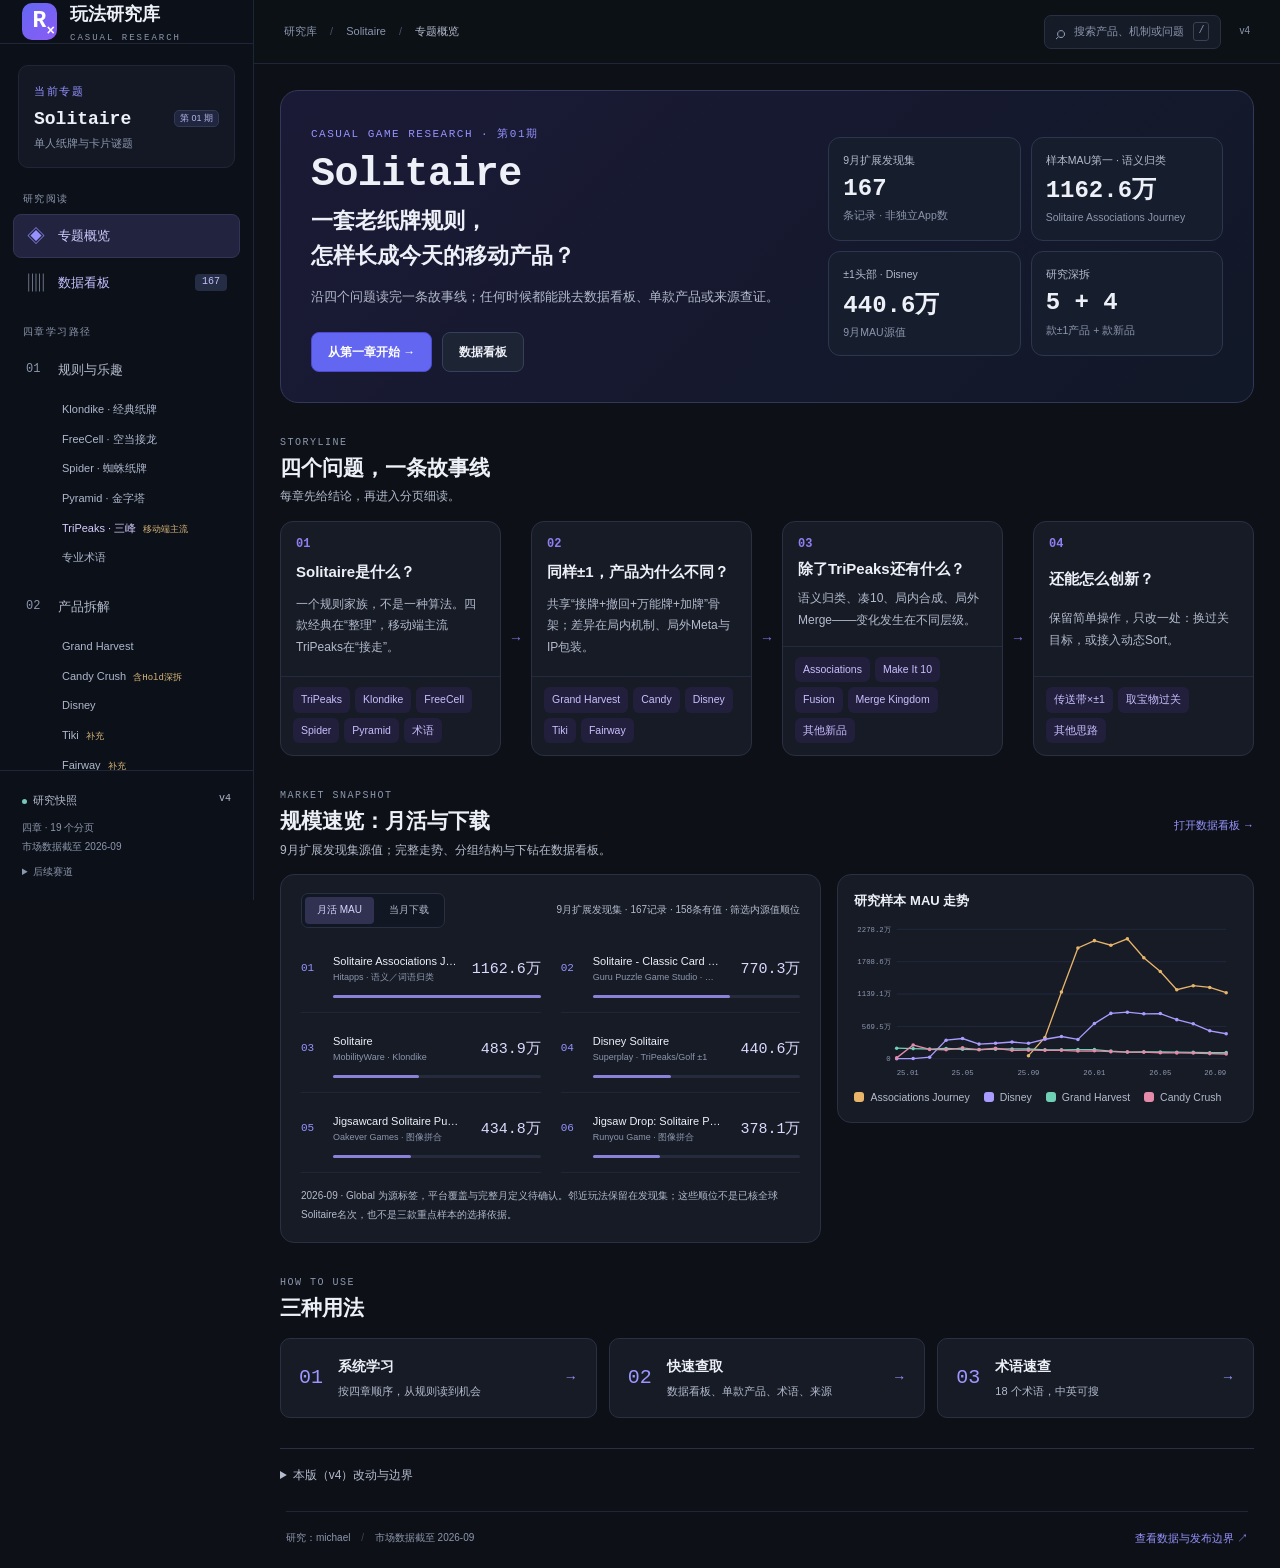
==== commit 3106d11a: "去除原PPT/演讲等制作过程描述；移除PPT浏览存档" ====
--- a/index.html
+++ b/index.html
@@ -4,7 +4,7 @@
 <meta charset="UTF-8">
 <meta name="viewport" content="width=device-width,initial-scale=1">
 <meta name="color-scheme" content="dark">
-<meta name="description" content="休闲玩法研究库：沿规则、产品、变化与机会理解Solitaire，按产品、指标和证据深查。S0本地只读快照。">
+<meta name="description" content="休闲玩法研究库：沿规则、产品、变化与机会理解Solitaire，按产品、指标和证据深查。">
 <title>休闲玩法研究库 · Solitaire</title>
 <link rel="stylesheet" href="styles.css">
 <link rel="stylesheet" href="visual.css">
@@ -35,24 +35,23 @@
   <a class="nav-link" data-route="rules" href="#rules"><span class="nav-number">01</span>规则与乐趣</a>
   <div class="classic-nav-sub"><a href="#classic/klondike" data-rule-nav="klondike">Klondike · 经典纸牌</a><a href="#classic/freecell" data-rule-nav="freecell">FreeCell · 空当接龙</a><a href="#classic/spider" data-rule-nav="spider">Spider · 蜘蛛纸牌</a><a href="#classic/pyramid" data-rule-nav="pyramid">Pyramid · 金字塔</a><a href="#classic/tripeaks" data-rule-nav="tripeaks" class="nav-new">TriPeaks · 三峰 <em>移动端主流</em></a><a href="#glossary" data-rule-nav="glossary">专业术语</a></div>
   <a class="nav-link" data-route="products" href="#products"><span class="nav-number">02</span>产品拆解</a>
-  <div class="classic-nav-sub"><a href="#game/harvest" data-sub="game/harvest">Grand Harvest</a><a href="#game/candy" data-sub="game/candy">Candy Crush <em>含Hold深拆</em></a><a href="#game/disney" data-sub="game/disney">Disney</a><a href="#game/tiki" data-sub="game/tiki">Tiki <em>备选</em></a><a href="#game/fairway" data-sub="game/fairway">Fairway <em>备选</em></a><a href="#compare">同轴对比</a></div>
+  <div class="classic-nav-sub"><a href="#game/harvest" data-sub="game/harvest">Grand Harvest</a><a href="#game/candy" data-sub="game/candy">Candy Crush <em>含Hold深拆</em></a><a href="#game/disney" data-sub="game/disney">Disney</a><a href="#game/tiki" data-sub="game/tiki">Tiki <em>补充</em></a><a href="#game/fairway" data-sub="game/fairway">Fairway <em>补充</em></a><a href="#compare">同轴对比</a></div>
   <a class="nav-link" data-route="changes" href="#changes"><span class="nav-number">03</span>新品变化</a>
   <div class="classic-nav-sub"><a href="#new/associations" data-sub="new/associations">Associations Journey</a><a href="#new/makeit10" data-sub="new/makeit10">Make It 10</a><a href="#new/fusion" data-sub="new/fusion">Solitaire Fusion</a><a href="#new/mergekingdom" data-sub="new/mergekingdom">Merge Kingdom</a><a href="#new/others" data-sub="new/others">其他新品名单</a></div>
   <a class="nav-link" data-route="opportunities" href="#opportunities"><span class="nav-number">04</span>机会检验</a>
   <div class="classic-nav-sub"><a href="#idea/conveyor" data-sub="idea/conveyor">A · 传送带 × ±1</a><a href="#idea/treasure" data-sub="idea/treasure">B · 取宝物过关</a><a href="#idea/more" data-sub="idea/more">C · 其他思路</a></div>
   <p class="nav-heading">查证</p>
-  <a class="nav-link" data-route="sources" href="#sources"><span class="nav-icon">≡</span>证据与版本</a>
-  <a class="nav-link" href="presentation/index.html"><span class="nav-icon">▷</span>原PPT与视频<span class="nav-count">39</span></a>
+  <a class="nav-link" data-route="sources" href="#sources"><span class="nav-icon">≡</span>证据与来源</a>
  </nav>
- <div class="sidebar-bottom"><div><span class="status-dot"></span>只读研究快照 <span class="mono">S0 · v4</span></div><p>内容基线 v10 · 最终 PPT 四章<br>市场数据截至 2026-09</p><details class="future-topics"><summary>后续赛道</summary><span>Sort / Block / Merge / 三消</span><small>尚未导入；不显示占位报告</small></details></div>
+ <div class="sidebar-bottom"><div><span class="status-dot"></span>研究快照 <span class="mono">v4</span></div><p>四章 · 19 个分页<br>市场数据截至 2026-09</p><details class="future-topics"><summary>后续赛道</summary><span>Sort / Block / Merge / 三消</span><small>尚未导入；不显示占位报告</small></details></div>
 </aside>
 <div class="workspace">
 <header class="topbar">
  <div class="topbar-left"><button class="icon-btn menu-toggle" id="menuToggle" aria-label="打开导航" aria-expanded="false">☰</button><span class="breadcrumb">研究库 <span>/</span> Solitaire <span>/</span> <b id="breadcrumbPage">专题概览</b></span></div>
- <div class="topbar-right"><button class="search-trigger" id="openSearch"><span>⌕</span> 搜索产品、机制或问题 <kbd>/</kbd></button><span class="version-tag">v4 预览</span></div>
+ <div class="topbar-right"><button class="search-trigger" id="openSearch"><span>⌕</span> 搜索产品、机制或问题 <kbd>/</kbd></button><span class="version-tag">v4</span></div>
 </header>
 <main id="main" tabindex="-1" class="page"></main>
-<footer class="footer"><span>研究：michael <span class="divider">/</span> 阅读基线：v10 + P01—P16</span><button class="text-button" id="footerBoundary">查看数据与发布边界 ↗</button></footer>
+<footer class="footer"><span>研究：michael <span class="divider">/</span> 市场数据截至 2026-09</span><button class="text-button" id="footerBoundary">查看数据与发布边界 ↗</button></footer>
 </div>
 <dialog id="searchDialog" class="search-dialog" aria-labelledby="searchTitle"><div class="dialog-head"><h2 id="searchTitle">在本期研究中搜索</h2><button class="icon-btn" data-close="searchDialog" aria-label="关闭搜索">×</button></div><label class="global-search"><span>⌕</span><input id="globalSearch" type="search" placeholder="试试 Hold、Fairway、语义归类、局外合成…" autocomplete="off" aria-label="搜索研究内容"></label><div id="searchResults" class="search-results"></div><p class="help">搜索当前快照内的产品、学习单元与来源；不搜索未导入的原始附件。</p></dialog>
 <dialog id="detailDialog" class="detail-dialog" aria-labelledby="detailTitle"><div class="dialog-head"><h2 id="detailTitle"></h2><button class="icon-btn" data-close="detailDialog" aria-label="关闭详情">×</button></div><div id="detailBody" class="detail-body"></div></dialog>
